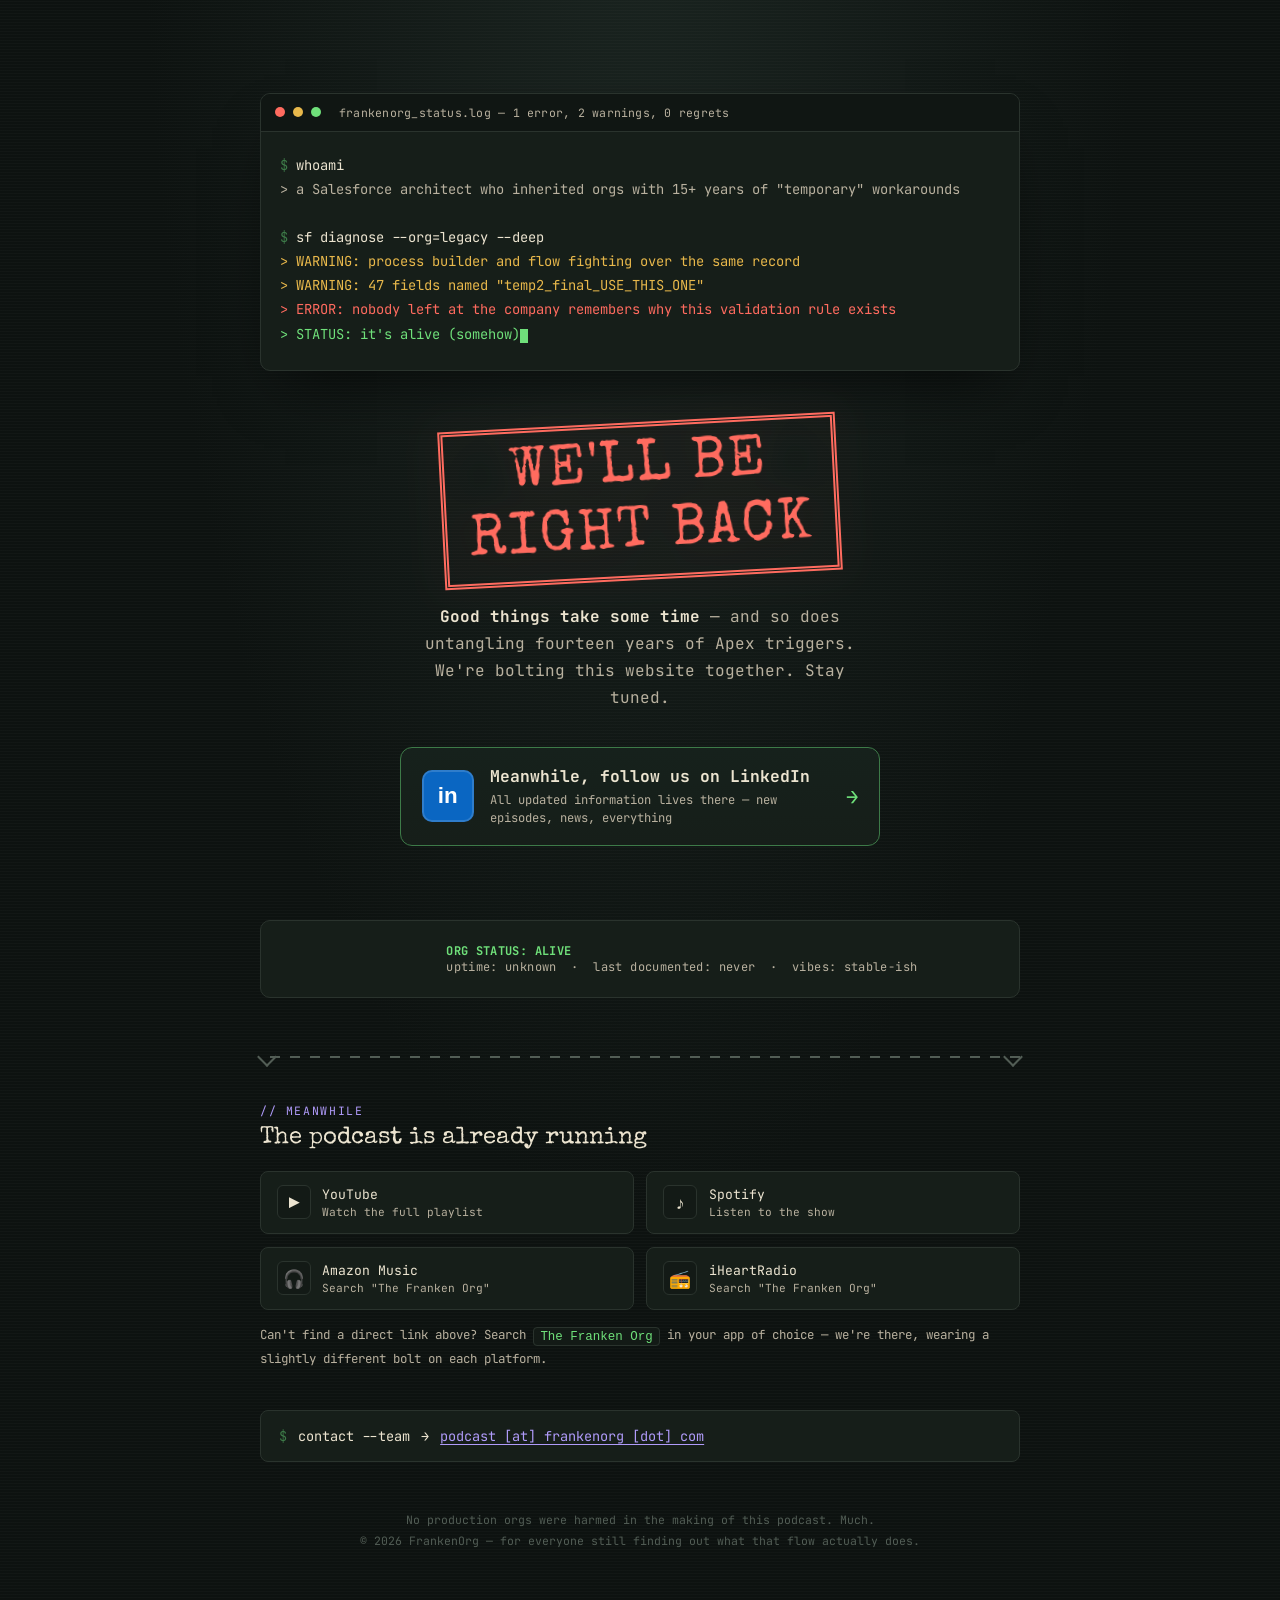
==== index.html @ 0eb1255a "email update" ====
<!DOCTYPE html>
<html lang="en">
<head>
  <!-- Google tag (gtag.js) -->
<script async src="https://www.googletagmanager.com/gtag/js?id=G-YTPM58HSNE"></script>
<script>
  window.dataLayer = window.dataLayer || [];
  function gtag(){dataLayer.push(arguments);}
  gtag('js', new Date());

  gtag('config', 'G-YTPM58HSNE');
</script>
<meta charset="UTF-8">
<meta name="viewport" content="width=device-width, initial-scale=1.0">
<title>FrankenOrg :: It's Alive But Is it Saclable ?</title>
<meta name="description" content="FrankenOrg: a podcast for Salesforce architects and developers keeping decade-old orgs alive. Site under construction — listen on YouTube, Spotify, Amazon Music & iHeartRadio.">
<link rel="icon" href="data:image/svg+xml,%3Csvg xmlns='http://www.w3.org/2000/svg' viewBox='0 0 100 100'%3E%3Ctext y='.9em' font-size='90'%3E%E2%9A%A1%3C/text%3E%3C/svg%3E">
<link rel="preconnect" href="https://fonts.googleapis.com">
<link rel="preconnect" href="https://fonts.gstatic.com" crossorigin>
<link href="https://fonts.googleapis.com/css2?family=Special+Elite&family=JetBrains+Mono:wght@400;500;700;800&display=swap" rel="stylesheet">
<style>
  :root{
    --lab-black:#0d1210;
    --lab-black-2:#131a16;
    --panel:#161e19;
    --term-green:#6fe07a;
    --term-green-dim:#3d7a48;
    --cream:#ece4d0;
    --cream-dim:#b9b19f;
    --volt:#b09bfa;
    --bolt-gray:#525d55;
    --amber:#e8b84b;
    --danger:#ff6b5f;
    --line:#2a332d;
  }
  *{box-sizing:border-box;}
  html{scroll-behavior:smooth;}
  body{
    margin:0;
    background:
      repeating-linear-gradient(0deg, rgba(255,255,255,0.018) 0px, rgba(255,255,255,0.018) 1px, transparent 1px, transparent 3px),
      radial-gradient(ellipse at 50% -10%, #1a2420 0%, var(--lab-black) 55%);
    color:var(--cream);
    font-family:'JetBrains Mono', monospace;
    min-height:100vh;
    display:flex;
    flex-direction:column;
    align-items:center;
    padding:6vw 5vw 4rem;
  }
  a{color:inherit;}
  .wrap{width:100%;max-width:760px;}

  /* ---- terminal window ---- */
  .terminal{
    background:var(--panel);
    border:1px solid var(--line);
    border-radius:10px;
    box-shadow:0 30px 60px -25px rgba(0,0,0,0.7);
    overflow:hidden;
    margin-top:1rem;
  }
  .term-bar{
    display:flex;
    align-items:center;
    gap:.5rem;
    padding:.7rem .9rem;
    background:#101613;
    border-bottom:1px solid var(--line);
  }
  .dot{width:10px;height:10px;border-radius:50%;display:inline-block;}
  .dot.r{background:var(--danger);}
  .dot.a{background:var(--amber);}
  .dot.g{background:var(--term-green);}
  .term-title{
    margin-left:.6rem;
    font-size:.72rem;
    color:var(--cream-dim);
    letter-spacing:.02em;
    white-space:nowrap;
    overflow:hidden;
    text-overflow:ellipsis;
  }
  .term-body{
    padding:1.3rem 1.2rem 1.5rem;
    font-size:.86rem;
    line-height:1.75;
  }
  .term-body .prompt{color:var(--term-green-dim);}
  .term-body .cmd{color:var(--cream);}
  .term-body .warn{color:var(--amber);}
  .term-body .err{color:var(--danger);}
  .term-body .ok{color:var(--term-green);}
  .term-body .dim{color:var(--cream-dim);}
  .cursor{
    display:inline-block;
    width:8px;height:1em;
    background:var(--term-green);
    vertical-align:text-bottom;
    animation:blink 1s steps(1) infinite;
  }
  @keyframes blink{50%{opacity:0;}}

  /* ---- stamp headline ---- */
  .stamp-zone{
    text-align:center;
    padding:3.2rem 0 2rem;
  }
  .stamp{
    display:inline-block;
    font-family:'Special Elite', monospace;
    font-size:clamp(2rem, 7vw, 3.6rem);
    color:var(--danger);
    border:.35rem double var(--danger);
    padding:.5rem 1.4rem;
    transform:rotate(-3deg);
    letter-spacing:.03em;
    text-transform:uppercase;
    line-height:1.15;
    filter:drop-shadow(0 0 18px rgba(255,107,95,0.15));
    animation:flicker 6s infinite;
  }
  @keyframes flicker{
    0%,93%,97%,100%{opacity:1;}
    95%{opacity:.72;}
  }
  .stamp-sub{
    margin-top:1.4rem;
    font-size:1rem;
    color:var(--cream-dim);
    max-width:44ch;
    margin-left:auto;
    margin-right:auto;
    line-height:1.7;
  }
  .stamp-sub b{color:var(--cream);font-weight:700;}

  /* ---- linkedin cta ---- */
  .linkedin-cta{
    margin:2.2rem auto 0;
    max-width:480px;
    display:flex;
    align-items:center;
    gap:1rem;
    text-align:left;
    text-decoration:none;
    background:linear-gradient(180deg, #16211c, var(--panel));
    border:1px solid var(--term-green-dim);
    border-radius:12px;
    padding:1.1rem 1.3rem;
    box-shadow:0 0 0 0 rgba(111,224,122,0.0);
    transition:transform .15s ease, box-shadow .2s ease, border-color .2s ease;
  }
  .linkedin-cta:hover, .linkedin-cta:focus-visible{
    transform:translateY(-3px);
    border-color:var(--term-green);
    box-shadow:0 12px 32px -10px rgba(111,224,122,0.35);
  }
  .li-badge{
    flex:0 0 auto;
    width:52px;height:52px;
    border-radius:10px;
    background:#0A66C2;
    color:#fff;
    font-family:Arial, sans-serif;
    font-weight:800;
    font-size:1.4rem;
    display:flex;
    align-items:center;
    justify-content:center;
    box-shadow:inset 0 0 0 2px rgba(255,255,255,0.15);
  }
  .li-copy{display:flex;flex-direction:column;gap:.25rem;flex:1;}
  .li-title{font-size:1.02rem;font-weight:700;color:var(--cream);}
  .li-sub{font-size:.76rem;color:var(--cream-dim);line-height:1.5;}
  .li-arrow{
    flex:0 0 auto;
    font-size:1.3rem;
    color:var(--term-green);
    transition:transform .15s ease;
  }
  .linkedin-cta:hover .li-arrow{transform:translateX(4px);}
  @media(max-width:480px){
    .linkedin-cta{padding:1rem;}
    .li-badge{width:44px;height:44px;font-size:1.15rem;}
  }

  /* ---- ekg signature ---- */
  .vitals{
    margin-top:2.6rem;
    background:var(--panel);
    border:1px solid var(--line);
    border-radius:10px;
    padding:1rem 1.2rem;
    display:flex;
    align-items:center;
    gap:1rem;
  }
  .vitals svg{flex:0 0 auto;width:150px;height:44px;}
  .vitals-text{font-size:.75rem;color:var(--cream-dim);letter-spacing:.03em;}
  .vitals-text .status{color:var(--term-green);font-weight:700;}
  #ekg-path{
    stroke:var(--term-green);
    stroke-width:2;
    fill:none;
    stroke-dasharray:220;
    stroke-dashoffset:220;
    animation:draw 1.6s linear infinite;
    filter:drop-shadow(0 0 4px rgba(111,224,122,0.6));
  }
  @keyframes draw{
    to{stroke-dashoffset:-220;}
  }

  /* ---- stitched divider ---- */
  .stitch{
    width:100%;
    height:22px;
    margin:3rem 0 2.2rem;
    background-image: repeating-linear-gradient(90deg, var(--bolt-gray) 0 10px, transparent 10px 20px);
    background-size:20px 2px;
    background-repeat:repeat-x;
    background-position:center;
    position:relative;
  }
  .stitch::before, .stitch::after{
    content:"";
    position:absolute;
    top:50%;
    width:12px;height:12px;
    border-left:2px solid var(--bolt-gray);
    border-bottom:2px solid var(--bolt-gray);
    transform:translateY(-50%) rotate(-45deg);
  }
  .stitch::before{left:0;}
  .stitch::after{right:0;}

  /* ---- listen section ---- */
  .section-eyebrow{
    font-size:.72rem;
    letter-spacing:.14em;
    text-transform:uppercase;
    color:var(--volt);
    margin-bottom:.5rem;
  }
  h2{
    font-family:'Special Elite', monospace;
    font-weight:400;
    font-size:1.5rem;
    margin:0 0 1.3rem;
    color:var(--cream);
  }
  .platforms{
    display:grid;
    grid-template-columns:1fr 1fr;
    gap:.8rem;
  }
  @media(max-width:520px){ .platforms{grid-template-columns:1fr;} }
  .platform{
    display:flex;
    align-items:center;
    gap:.7rem;
    background:var(--panel);
    border:1px solid var(--line);
    border-radius:8px;
    padding:.85rem 1rem;
    text-decoration:none;
    transition:border-color .15s ease, transform .15s ease;
  }
  .platform:hover, .platform:focus-visible{
    border-color:var(--term-green-dim);
    transform:translateY(-2px);
  }
  .platform .icon{
    width:34px;height:34px;flex:0 0 auto;
    border-radius:6px;
    display:flex;align-items:center;justify-content:center;
    font-size:1.1rem;
    background:var(--lab-black-2);
    border:1px solid var(--line);
  }
  .platform .label{font-size:.82rem;}
  .platform .label small{display:block;color:var(--cream-dim);font-size:.7rem;margin-top:.1rem;}
  .platform.static{cursor:default;}
  .platform.static:hover{transform:none;border-color:var(--line);}

  .search-note{
    margin-top:.9rem;
    font-size:.78rem;
    color:var(--cream-dim);
    line-height:1.7;
  }
  .search-note code{
    background:var(--lab-black-2);
    border:1px solid var(--line);
    border-radius:4px;
    padding:.1rem .4rem;
    color:var(--term-green);
  }

  /* ---- contact ---- */
  .contact{
    margin-top:2.6rem;
    background:var(--panel);
    border:1px solid var(--line);
    border-radius:8px;
    padding:1rem 1.1rem;
    font-size:.85rem;
    display:flex;
    flex-wrap:wrap;
    align-items:center;
    gap:.5rem .7rem;
  }
  .contact .prompt{color:var(--term-green-dim);}
  .contact a{color:var(--volt);text-decoration:underline;text-underline-offset:3px;}
  .contact a:hover{color:var(--cream);}

  footer{
    margin-top:3rem;
    text-align:center;
    font-size:.72rem;
    color:var(--bolt-gray);
    line-height:1.8;
  }

  @media (prefers-reduced-motion: reduce){
    .cursor, .stamp, #ekg-path{animation:none !important;}
  }
</style>
</head>
<body>
<div class="wrap">

  <div class="terminal">
    <div class="term-bar">
      <span class="dot r"></span><span class="dot a"></span><span class="dot g"></span>
      <span class="term-title">frankenorg_status.log — 1 error, 2 warnings, 0 regrets</span>
    </div>
    <div class="term-body">
      <div><span class="prompt">$</span> <span class="cmd">whoami</span></div>
      <div class="dim">&gt; a Salesforce architect who inherited orgs with 15+ years of "temporary" workarounds</div>
      <div>&nbsp;</div>
      <div><span class="prompt">$</span> <span class="cmd">sf diagnose --org=legacy --deep</span></div>
      <div class="warn">&gt; WARNING: process builder and flow fighting over the same record</div>
      <div class="warn">&gt; WARNING: 47 fields named "temp2_final_USE_THIS_ONE"</div>
      <div class="err">&gt; ERROR: nobody left at the company remembers why this validation rule exists</div>
      <div class="ok">&gt; STATUS: it's alive (somehow)<span class="cursor"></span></div>
    </div>
  </div>

  <div class="stamp-zone">
    <div class="stamp">We'll be<br>right back</div>
    <p class="stamp-sub"><b>Good things take some time</b> — and so does untangling fourteen years of Apex triggers. We're bolting this website together. Stay tuned.</p>

    <a class="linkedin-cta" href="https://www.linkedin.com/company/frankenorg" target="_blank" rel="noopener">
      <span class="li-badge" aria-hidden="true">in</span>
      <span class="li-copy">
        <span class="li-title">Meanwhile, follow us on LinkedIn</span>
        <span class="li-sub">All updated information lives there — new episodes, news, everything</span>
      </span>
      <span class="li-arrow" aria-hidden="true">→</span>
    </a>
  </div>

  <div class="vitals">
    <svg viewBox="0 0 150 44" preserveAspectRatio="none" aria-hidden="true">
      <path id="ekg-path" d="M0,22 L28,22 L36,8 L44,36 L52,22 L64,22 L70,14 L76,30 L82,22 L150,22" />
    </svg>
    <div class="vitals-text">
      <div class="status">ORG STATUS: ALIVE</div>
      <div>uptime: unknown &nbsp;·&nbsp; last documented: never &nbsp;·&nbsp; vibes: stable-ish</div>
    </div>
  </div>

  <div class="stitch" role="presentation"></div>

  <section>
    <div class="section-eyebrow">// meanwhile</div>
    <h2>The podcast is already running</h2>
    <div class="platforms">
      <a class="platform" href="https://www.youtube.com/playlist?list=PLMADD-VEXGwY" target="_blank" rel="noopener">
        <span class="icon">▶</span>
        <span class="label">YouTube<small>Watch the full playlist</small></span>
      </a>
      <a class="platform" href="https://open.spotify.com/show/033VIwiH526O5xfmqSE515?si=af486339a3ea4901" target="_blank" rel="noopener">
        <span class="icon">♪</span>
        <span class="label">Spotify<small>Listen to the show</small></span>
      </a>
      <div class="platform static">
        <span class="icon">🎧</span>
        <span class="label">Amazon Music<small>Search "The Franken Org"</small></span>
      </div>
      <div class="platform static">
        <span class="icon">📻</span>
        <span class="label">iHeartRadio<small>Search "The Franken Org"</small></span>
      </div>
    </div>
    <p class="search-note">Can't find a direct link above? Search <code>The Franken Org</code> in your app of choice — we're there, wearing a slightly different bolt on each platform.</p>
  </section>

  <div class="contact">
    <span class="prompt">$</span>
    <span>contact --team</span>
    <span class="dim">→</span>
    <a href="#">podcast [at] frankenorg [dot] com</a>
  </div>

  <footer>
    No production orgs were harmed in the making of this podcast. Much.<br>
    © 2026 FrankenOrg — for everyone still finding out what that flow actually does.
  </footer>

</div>
</body>
</html>
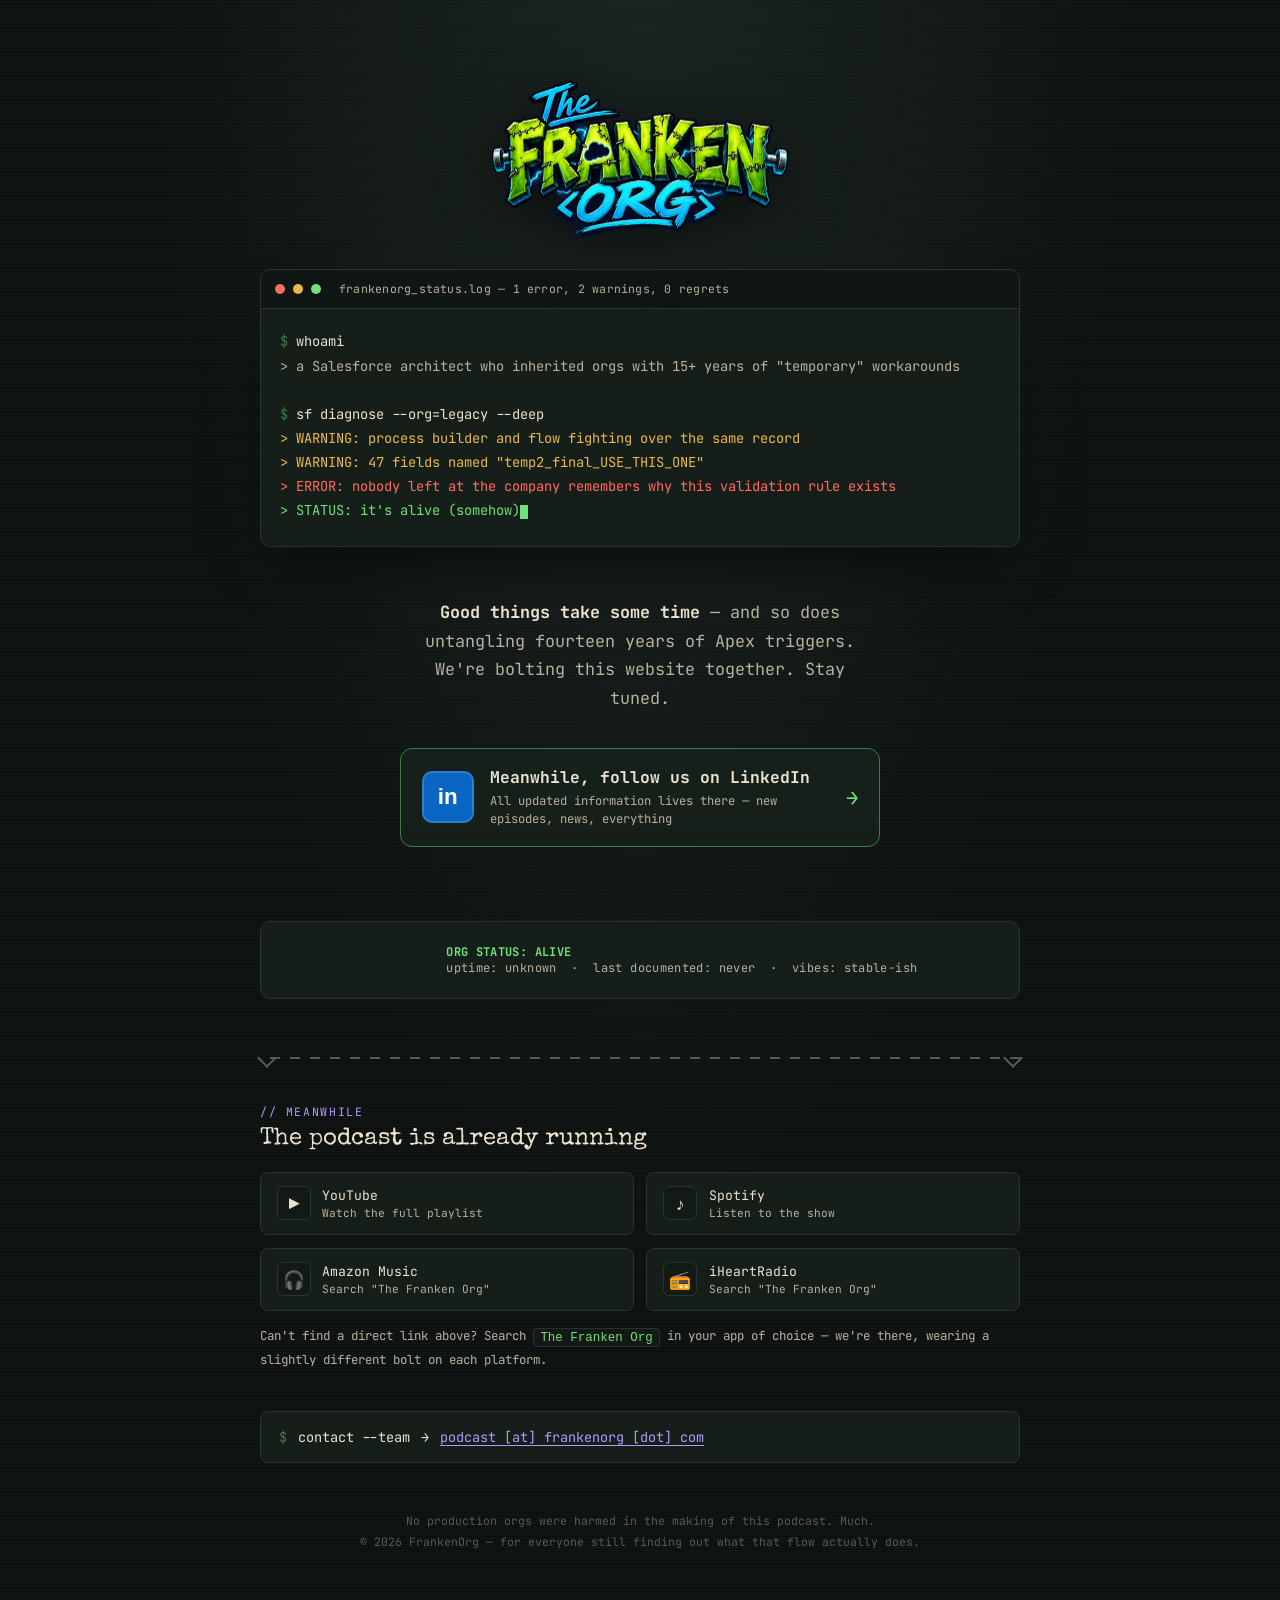
==== commit d58dbe52: "Add files via upload" ====
--- a/index.html
+++ b/index.html
@@ -51,6 +51,16 @@
   a{color:inherit;}
   .wrap{width:100%;max-width:760px;}
 
+  /* ---- logo ---- */
+  .site-logo{
+    display:block;
+    width:100%;
+    max-width:300px;
+    height:auto;
+    margin:0 auto 1.5rem;
+    filter:drop-shadow(0 10px 30px rgba(0,0,0,0.5));
+  }
+
   /* ---- terminal window ---- */
   .terminal{
     background:var(--panel);
@@ -125,8 +135,8 @@
     95%{opacity:.72;}
   }
   .stamp-sub{
-    margin-top:1.4rem;
-    font-size:1rem;
+    margin-top:0;
+    font-size:1.05rem;
     color:var(--cream-dim);
     max-width:44ch;
     margin-left:auto;
@@ -330,6 +340,8 @@
 </head>
 <body>
 <div class="wrap">
+
+  <img class="site-logo" src="assets/frankenorg-logo.png" alt="The Franken Org">
 
   <div class="terminal">
     <div class="term-bar">
@@ -349,7 +361,6 @@
   </div>
 
   <div class="stamp-zone">
-    <div class="stamp">We'll be<br>right back</div>
     <p class="stamp-sub"><b>Good things take some time</b> — and so does untangling fourteen years of Apex triggers. We're bolting this website together. Stay tuned.</p>
 
     <a class="linkedin-cta" href="https://www.linkedin.com/company/frankenorg" target="_blank" rel="noopener">
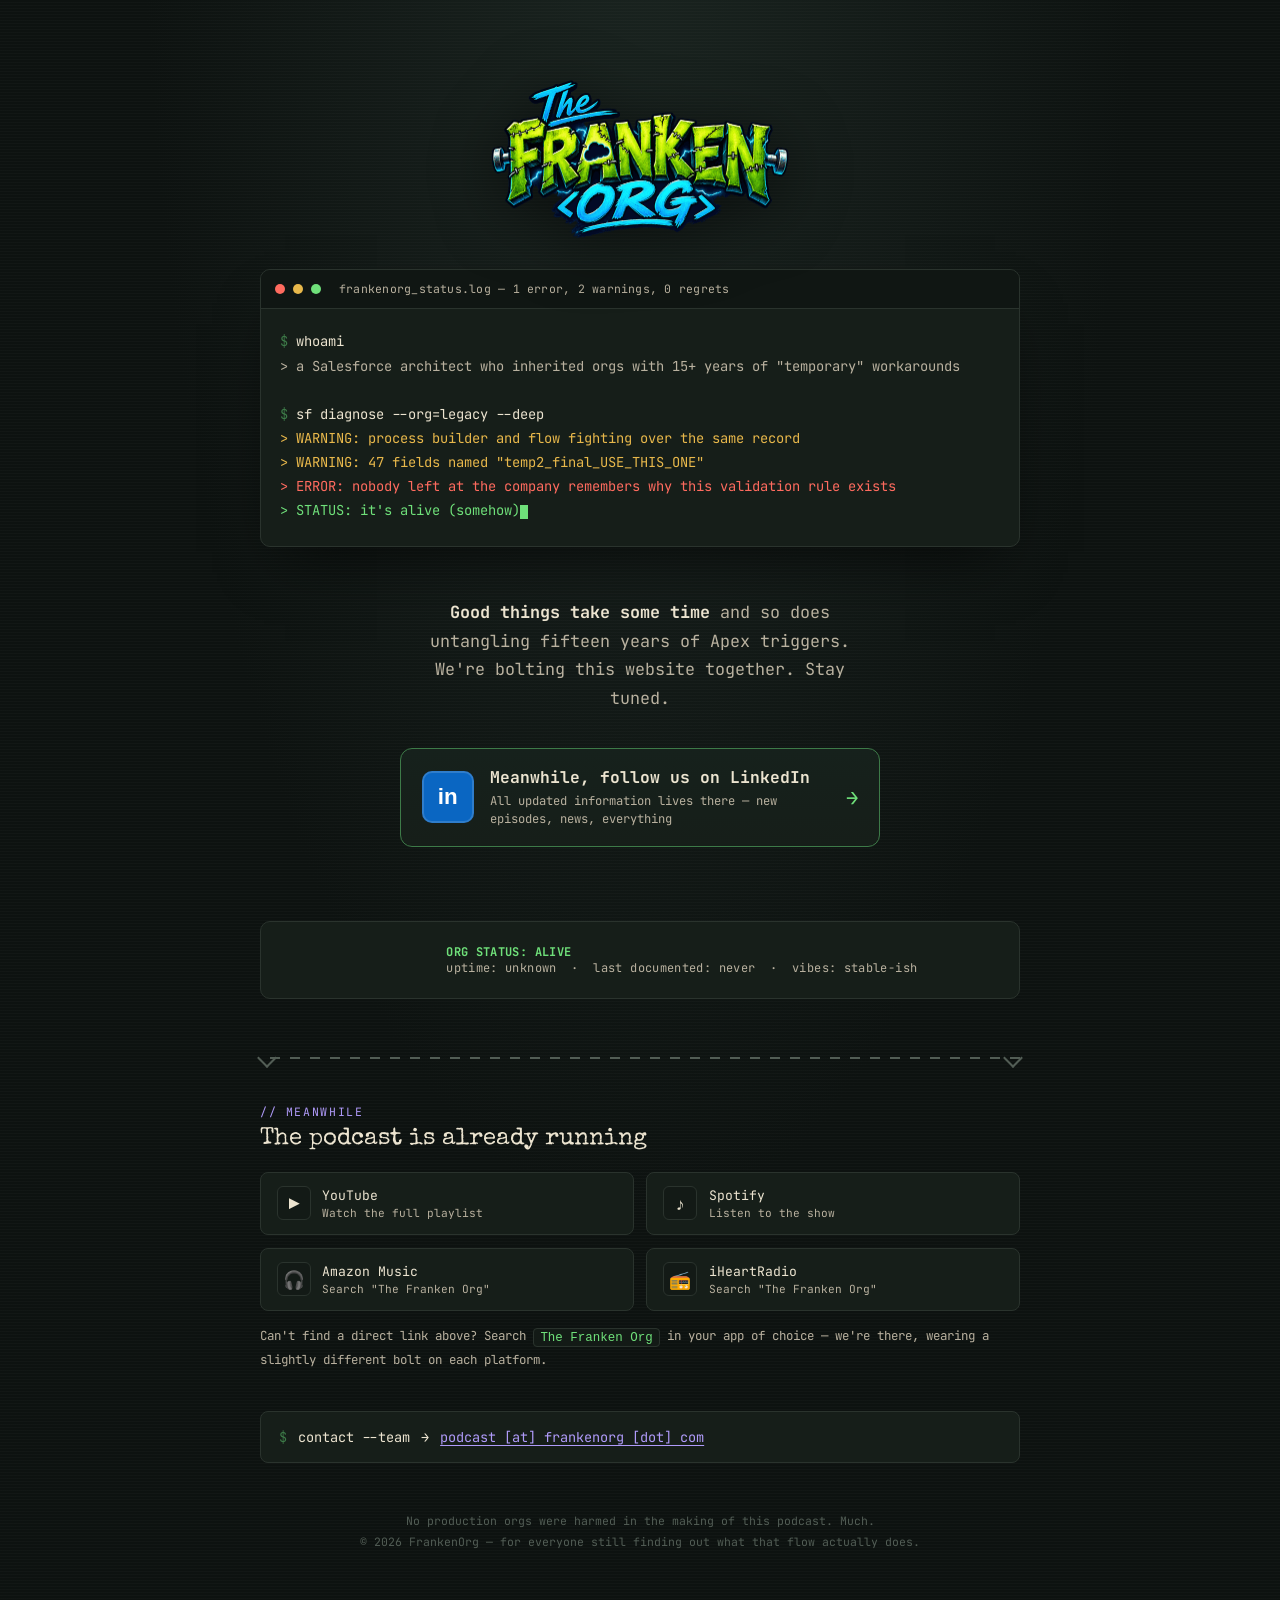
==== commit 9c4efaad: "main update" ====
--- a/index.html
+++ b/index.html
@@ -361,7 +361,7 @@
   </div>
 
   <div class="stamp-zone">
-    <p class="stamp-sub"><b>Good things take some time</b> — and so does untangling fourteen years of Apex triggers. We're bolting this website together. Stay tuned.</p>
+    <p class="stamp-sub"><b>Good things take some time</b> and so does untangling fifteen years of Apex triggers. We're bolting this website together. Stay tuned.</p>
 
     <a class="linkedin-cta" href="https://www.linkedin.com/company/frankenorg" target="_blank" rel="noopener">
       <span class="li-badge" aria-hidden="true">in</span>
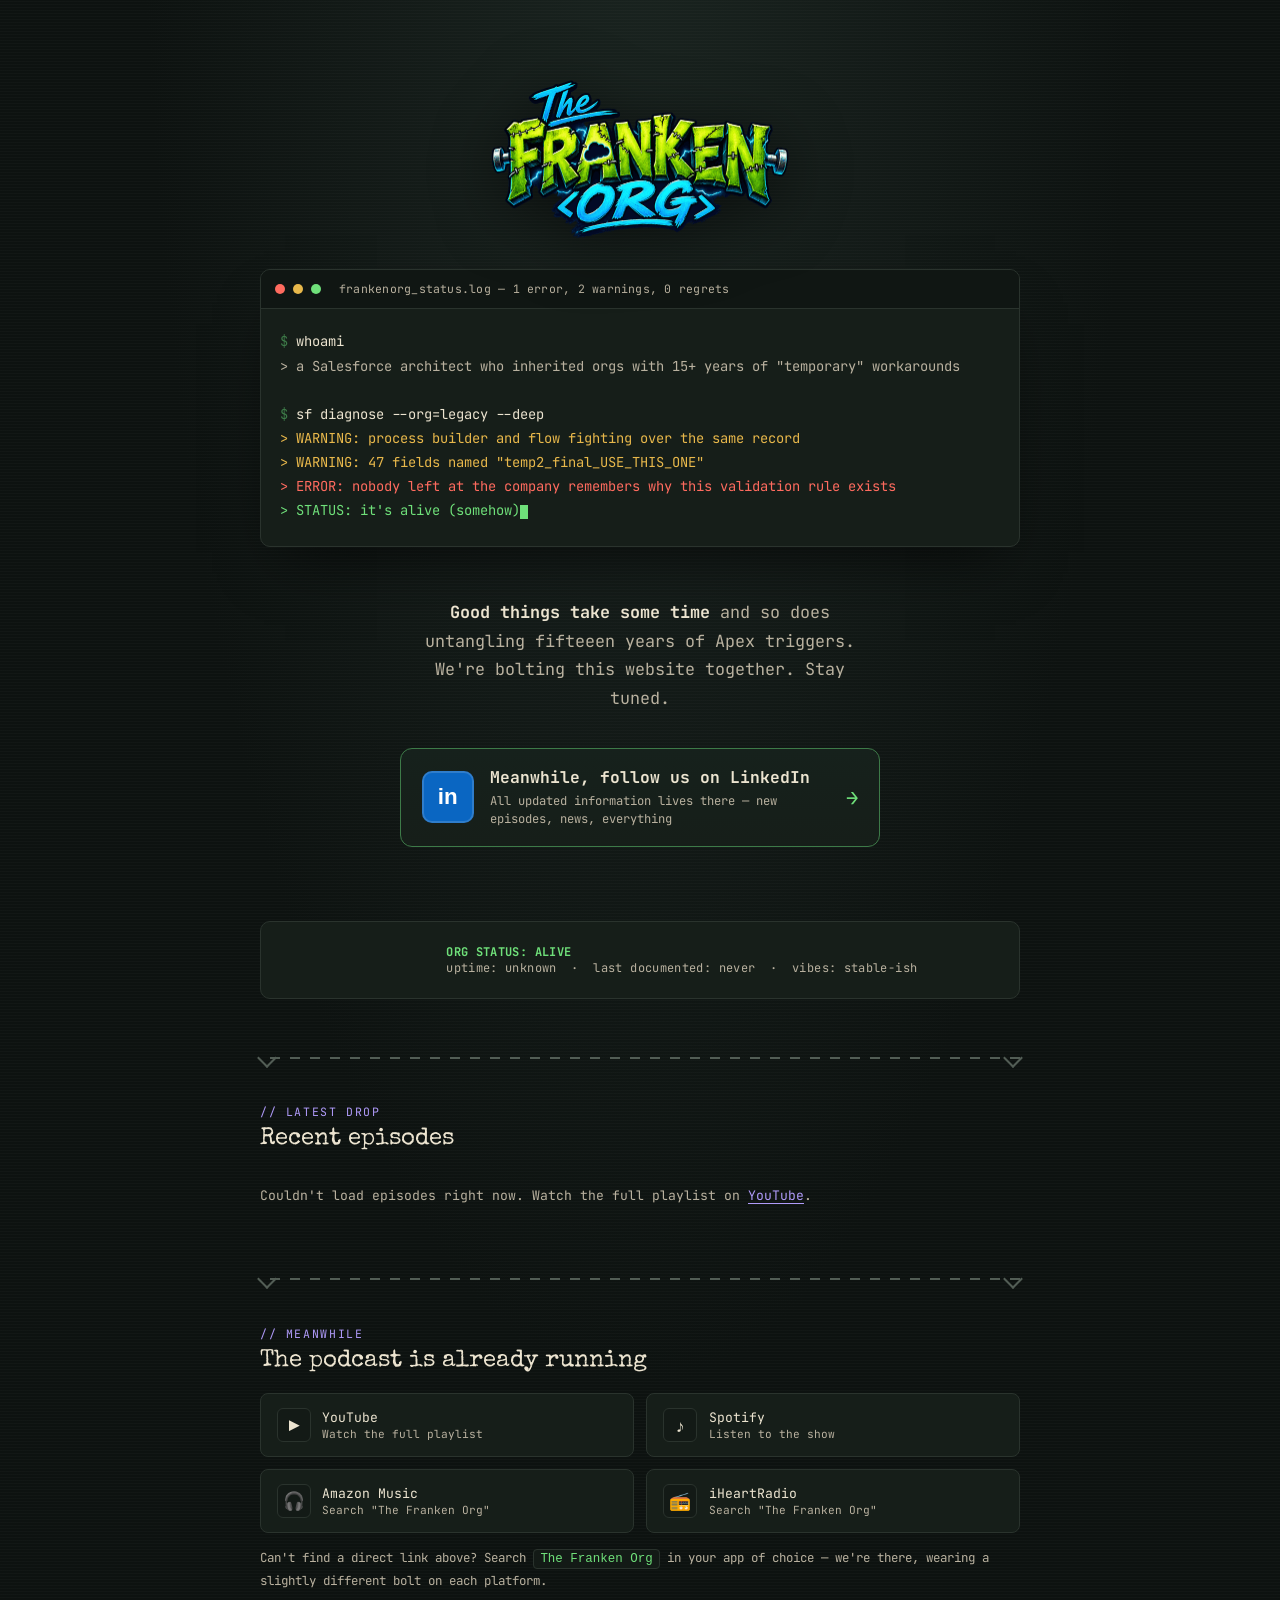
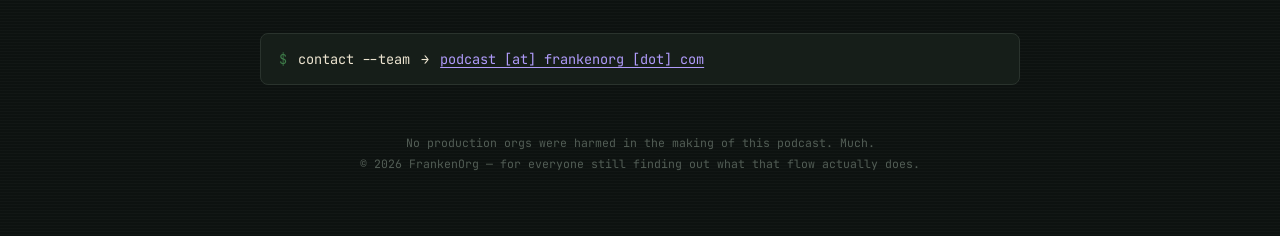
==== commit d11c8115: "28-09-2026 8:56 Script Updates" ====
--- a/index.html
+++ b/index.html
@@ -294,6 +294,58 @@
   .platform.static{cursor:default;}
   .platform.static:hover{transform:none;border-color:var(--line);}
 
+  /* ---- latest episodes ---- */
+  .episodes-grid{
+    display:grid;
+    grid-template-columns:1fr 1fr;
+    gap:.9rem;
+  }
+  @media(max-width:520px){ .episodes-grid{grid-template-columns:1fr;} }
+  .episode-card{
+    display:flex;
+    flex-direction:column;
+    background:var(--panel);
+    border:1px solid var(--line);
+    border-radius:8px;
+    overflow:hidden;
+    text-decoration:none;
+    transition:border-color .15s ease, transform .15s ease;
+  }
+  .episode-card:hover, .episode-card:focus-visible{
+    border-color:var(--term-green-dim);
+    transform:translateY(-2px);
+  }
+  .episode-thumb{
+    width:100%;
+    aspect-ratio:16/9;
+    object-fit:cover;
+    display:block;
+    background:var(--lab-black-2);
+    border-bottom:1px solid var(--line);
+  }
+  .episode-info{padding:.75rem .85rem .9rem;}
+  .episode-title{
+    font-size:.82rem;
+    color:var(--cream);
+    line-height:1.5;
+    display:-webkit-box;
+    -webkit-line-clamp:2;
+    -webkit-box-orient:vertical;
+    overflow:hidden;
+  }
+  .episode-date{
+    margin-top:.4rem;
+    font-size:.7rem;
+    color:var(--cream-dim);
+  }
+  .episodes-status{
+    font-size:.82rem;
+    color:var(--cream-dim);
+    line-height:1.7;
+  }
+  .episodes-status a{color:var(--volt);text-decoration:underline;text-underline-offset:3px;}
+  .episodes-status.dim{grid-column:1/-1;}
+
   .search-note{
     margin-top:.9rem;
     font-size:.78rem;
@@ -361,7 +413,7 @@
   </div>
 
   <div class="stamp-zone">
-    <p class="stamp-sub"><b>Good things take some time</b> and so does untangling fifteen years of Apex triggers. We're bolting this website together. Stay tuned.</p>
+    <p class="stamp-sub"><b>Good things take some time</b> and so does untangling fifteeen years of Apex triggers. We're bolting this website together. Stay tuned.</p>
 
     <a class="linkedin-cta" href="https://www.linkedin.com/company/frankenorg" target="_blank" rel="noopener">
       <span class="li-badge" aria-hidden="true">in</span>
@@ -382,6 +434,16 @@
       <div>uptime: unknown &nbsp;·&nbsp; last documented: never &nbsp;·&nbsp; vibes: stable-ish</div>
     </div>
   </div>
+
+  <div class="stitch" role="presentation"></div>
+
+  <section>
+    <div class="section-eyebrow">// latest drop</div>
+    <h2>Recent episodes</h2>
+    <div id="episodes-grid" class="episodes-grid">
+      <p class="episodes-status dim">Loading latest episodes…</p>
+    </div>
+  </section>
 
   <div class="stitch" role="presentation"></div>
 
@@ -422,5 +484,51 @@
   </footer>
 
 </div>
+
+<script>
+(async function loadEpisodes(){
+  const grid = document.getElementById('episodes-grid');
+  const playlistUrl = 'https://www.youtube.com/playlist?list=PLMADD-VEXGwY';
+
+  function escapeHtml(str){
+    const div = document.createElement('div');
+    div.textContent = str || '';
+    return div.innerHTML;
+  }
+  function formatDate(iso){
+    if(!iso) return '';
+    const d = new Date(iso);
+    if(isNaN(d)) return '';
+    return d.toLocaleDateString(undefined, {year:'numeric', month:'short', day:'numeric'});
+  }
+  function fallback(message){
+    grid.innerHTML = '<p class="episodes-status dim">' + message + ' Watch the full playlist on <a href="' + playlistUrl + '" target="_blank" rel="noopener">YouTube</a>.</p>';
+  }
+
+  try{
+    const res = await fetch('assets/episodes.json', {cache:'no-store'});
+    if(!res.ok) throw new Error('episodes.json not found');
+    const episodes = await res.json();
+
+    if(!Array.isArray(episodes) || episodes.length === 0){
+      fallback('No episodes indexed yet.');
+      return;
+    }
+
+    grid.innerHTML = episodes.map(function(ep){
+      return '' +
+        '<a class="episode-card" href="' + escapeHtml(ep.url) + '" target="_blank" rel="noopener">' +
+          '<img class="episode-thumb" src="' + escapeHtml(ep.thumbnail) + '" alt="" loading="lazy">' +
+          '<div class="episode-info">' +
+            '<div class="episode-title">' + escapeHtml(ep.title) + '</div>' +
+            '<div class="episode-date">' + formatDate(ep.published) + '</div>' +
+          '</div>' +
+        '</a>';
+    }).join('');
+  }catch(err){
+    fallback("Couldn't load episodes right now.");
+  }
+})();
+</script>
 </body>
 </html>
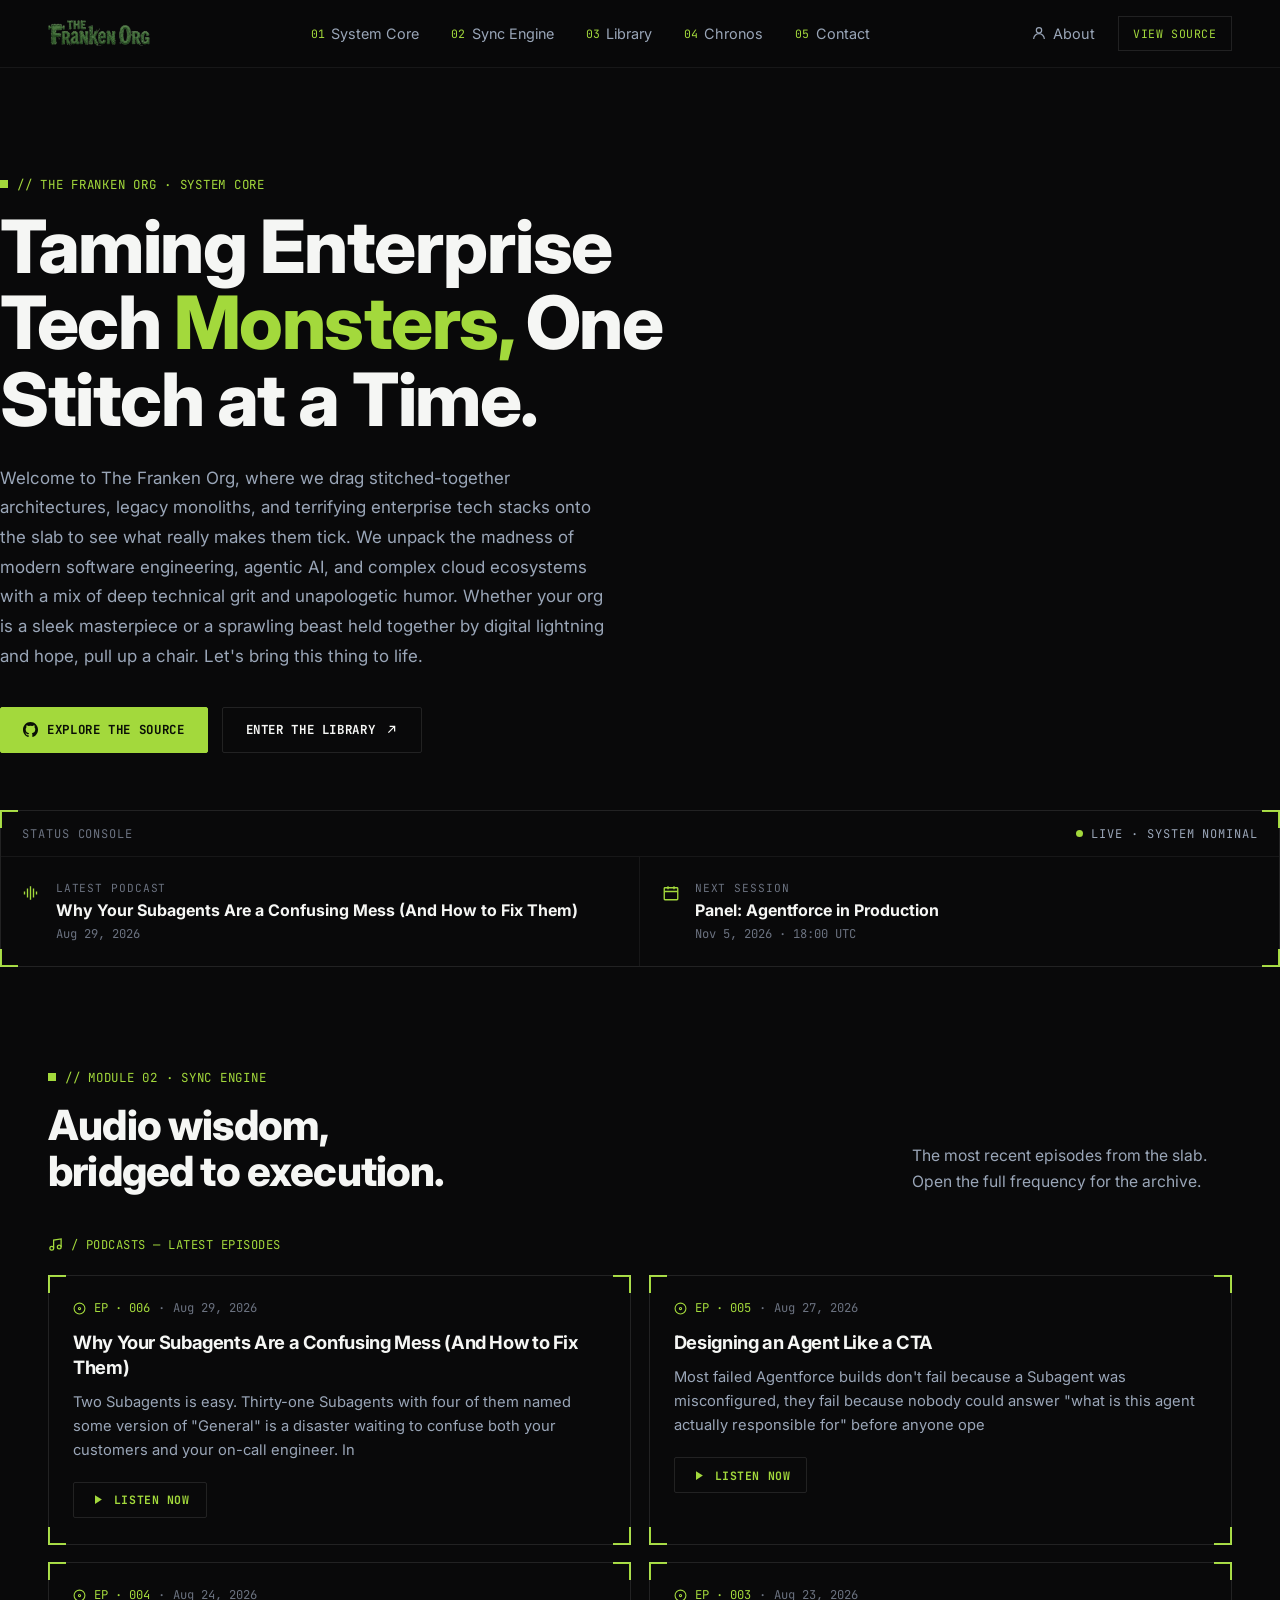
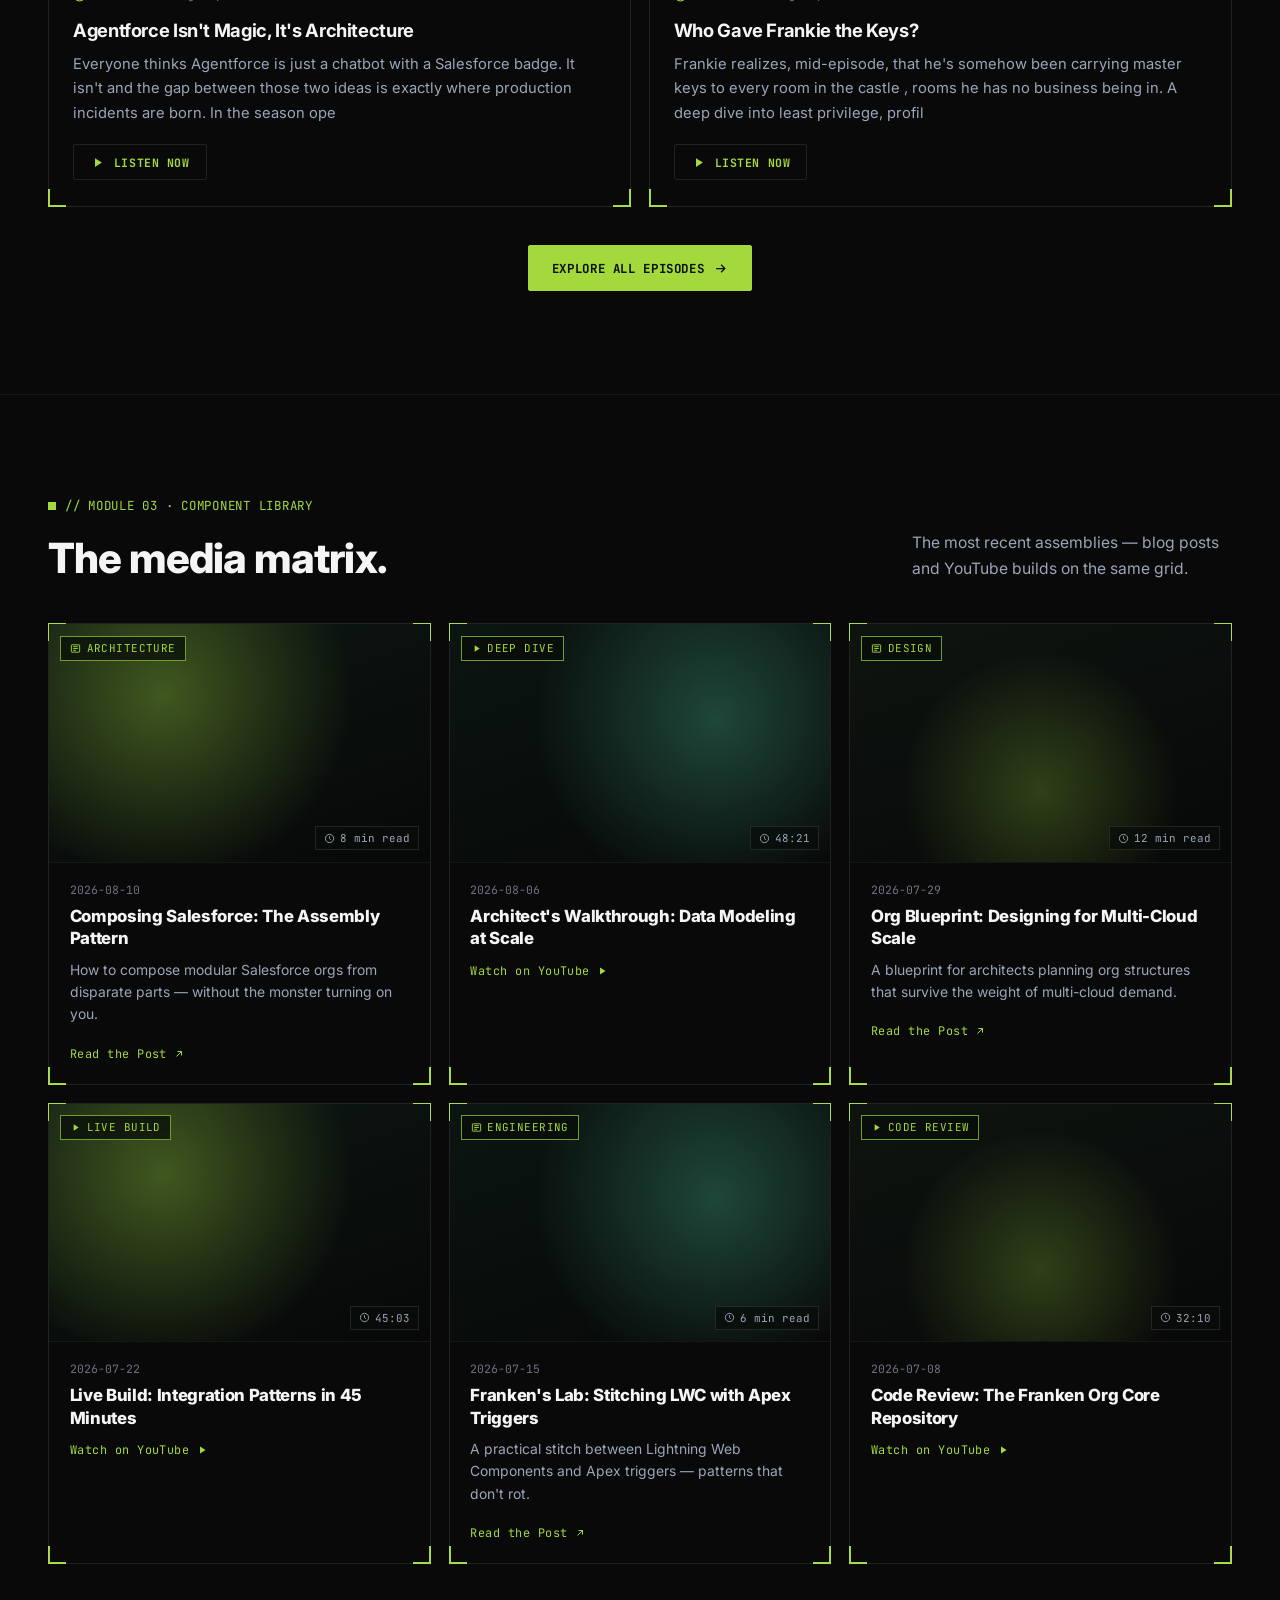
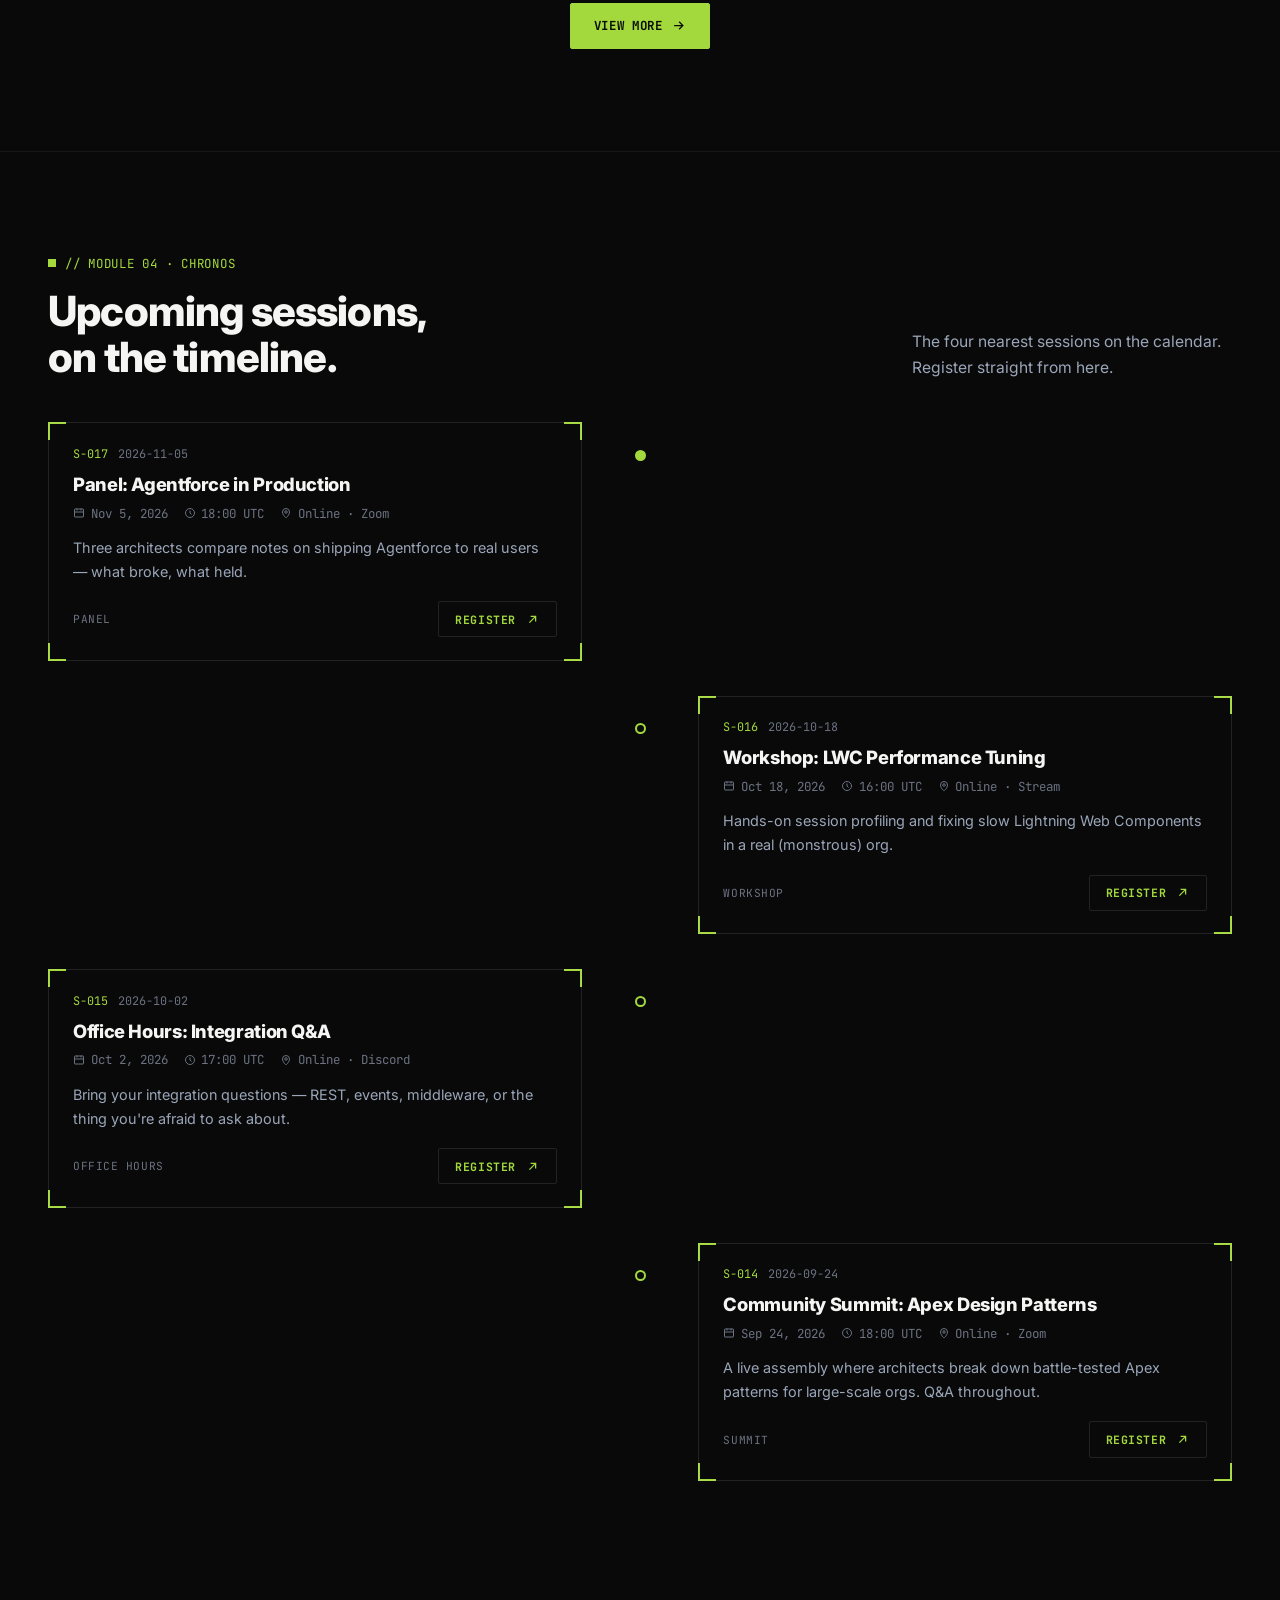
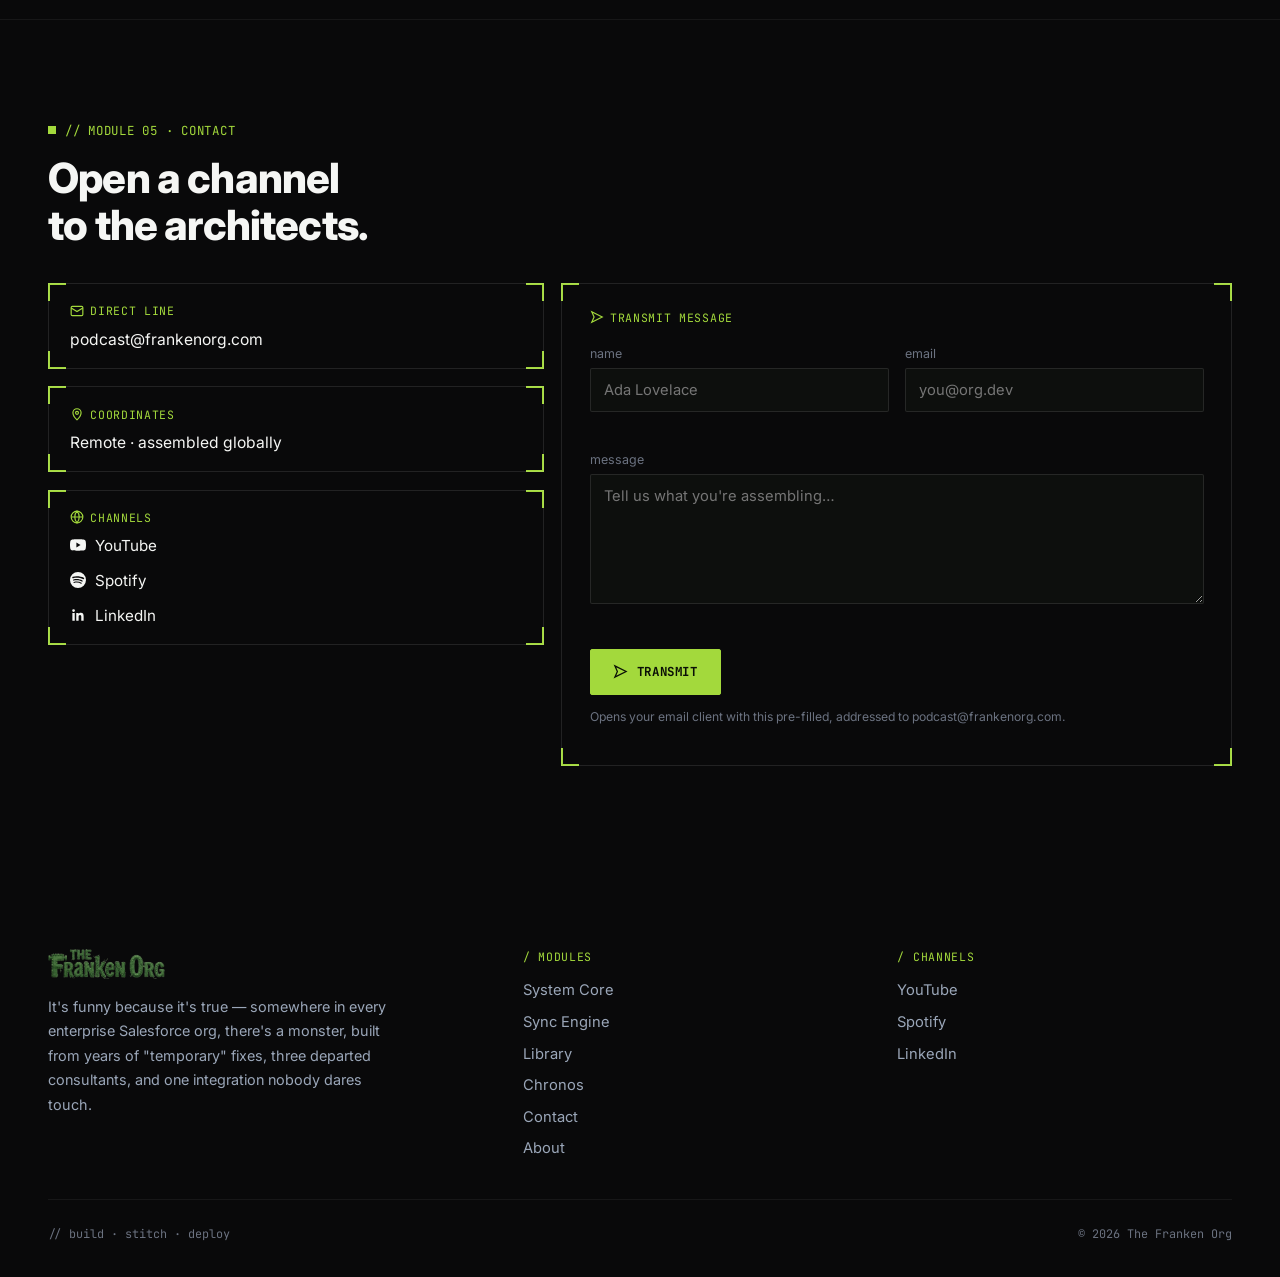
==== commit cd5ce241: "29-08-2026-UP1" ====
--- a/index.html
+++ b/index.html
@@ -2,533 +2,513 @@
 <html lang="en">
 <head>
   <!-- Google tag (gtag.js) -->
-<script async src="https://www.googletagmanager.com/gtag/js?id=G-YTPM58HSNE"></script>
-<script>
-  window.dataLayer = window.dataLayer || [];
-  function gtag(){dataLayer.push(arguments);}
-  gtag('js', new Date());
-
-  gtag('config', 'G-YTPM58HSNE');
-</script>
-<meta charset="UTF-8">
-<meta name="viewport" content="width=device-width, initial-scale=1.0">
-<title>FrankenOrg :: It's Alive But Is it Saclable ?</title>
-<meta name="description" content="FrankenOrg: a podcast for Salesforce architects and developers keeping decade-old orgs alive. Site under construction — listen on YouTube, Spotify, Amazon Music & iHeartRadio.">
-<link rel="icon" href="data:image/svg+xml,%3Csvg xmlns='http://www.w3.org/2000/svg' viewBox='0 0 100 100'%3E%3Ctext y='.9em' font-size='90'%3E%E2%9A%A1%3C/text%3E%3C/svg%3E">
-<link rel="preconnect" href="https://fonts.googleapis.com">
-<link rel="preconnect" href="https://fonts.gstatic.com" crossorigin>
-<link href="https://fonts.googleapis.com/css2?family=Special+Elite&family=JetBrains+Mono:wght@400;500;700;800&display=swap" rel="stylesheet">
-<style>
-  :root{
-    --lab-black:#0d1210;
-    --lab-black-2:#131a16;
-    --panel:#161e19;
-    --term-green:#6fe07a;
-    --term-green-dim:#3d7a48;
-    --cream:#ece4d0;
-    --cream-dim:#b9b19f;
-    --volt:#b09bfa;
-    --bolt-gray:#525d55;
-    --amber:#e8b84b;
-    --danger:#ff6b5f;
-    --line:#2a332d;
-  }
-  *{box-sizing:border-box;}
-  html{scroll-behavior:smooth;}
-  body{
-    margin:0;
-    background:
-      repeating-linear-gradient(0deg, rgba(255,255,255,0.018) 0px, rgba(255,255,255,0.018) 1px, transparent 1px, transparent 3px),
-      radial-gradient(ellipse at 50% -10%, #1a2420 0%, var(--lab-black) 55%);
-    color:var(--cream);
-    font-family:'JetBrains Mono', monospace;
-    min-height:100vh;
-    display:flex;
-    flex-direction:column;
-    align-items:center;
-    padding:6vw 5vw 4rem;
-  }
-  a{color:inherit;}
-  .wrap{width:100%;max-width:760px;}
-
-  /* ---- logo ---- */
-  .site-logo{
-    display:block;
-    width:100%;
-    max-width:300px;
-    height:auto;
-    margin:0 auto 1.5rem;
-    filter:drop-shadow(0 10px 30px rgba(0,0,0,0.5));
-  }
-
-  /* ---- terminal window ---- */
-  .terminal{
-    background:var(--panel);
-    border:1px solid var(--line);
-    border-radius:10px;
-    box-shadow:0 30px 60px -25px rgba(0,0,0,0.7);
-    overflow:hidden;
-    margin-top:1rem;
-  }
-  .term-bar{
-    display:flex;
-    align-items:center;
-    gap:.5rem;
-    padding:.7rem .9rem;
-    background:#101613;
-    border-bottom:1px solid var(--line);
-  }
-  .dot{width:10px;height:10px;border-radius:50%;display:inline-block;}
-  .dot.r{background:var(--danger);}
-  .dot.a{background:var(--amber);}
-  .dot.g{background:var(--term-green);}
-  .term-title{
-    margin-left:.6rem;
-    font-size:.72rem;
-    color:var(--cream-dim);
-    letter-spacing:.02em;
-    white-space:nowrap;
-    overflow:hidden;
-    text-overflow:ellipsis;
-  }
-  .term-body{
-    padding:1.3rem 1.2rem 1.5rem;
-    font-size:.86rem;
-    line-height:1.75;
-  }
-  .term-body .prompt{color:var(--term-green-dim);}
-  .term-body .cmd{color:var(--cream);}
-  .term-body .warn{color:var(--amber);}
-  .term-body .err{color:var(--danger);}
-  .term-body .ok{color:var(--term-green);}
-  .term-body .dim{color:var(--cream-dim);}
-  .cursor{
-    display:inline-block;
-    width:8px;height:1em;
-    background:var(--term-green);
-    vertical-align:text-bottom;
-    animation:blink 1s steps(1) infinite;
-  }
-  @keyframes blink{50%{opacity:0;}}
-
-  /* ---- stamp headline ---- */
-  .stamp-zone{
-    text-align:center;
-    padding:3.2rem 0 2rem;
-  }
-  .stamp{
-    display:inline-block;
-    font-family:'Special Elite', monospace;
-    font-size:clamp(2rem, 7vw, 3.6rem);
-    color:var(--danger);
-    border:.35rem double var(--danger);
-    padding:.5rem 1.4rem;
-    transform:rotate(-3deg);
-    letter-spacing:.03em;
-    text-transform:uppercase;
-    line-height:1.15;
-    filter:drop-shadow(0 0 18px rgba(255,107,95,0.15));
-    animation:flicker 6s infinite;
-  }
-  @keyframes flicker{
-    0%,93%,97%,100%{opacity:1;}
-    95%{opacity:.72;}
-  }
-  .stamp-sub{
-    margin-top:0;
-    font-size:1.05rem;
-    color:var(--cream-dim);
-    max-width:44ch;
-    margin-left:auto;
-    margin-right:auto;
-    line-height:1.7;
-  }
-  .stamp-sub b{color:var(--cream);font-weight:700;}
-
-  /* ---- linkedin cta ---- */
-  .linkedin-cta{
-    margin:2.2rem auto 0;
-    max-width:480px;
-    display:flex;
-    align-items:center;
-    gap:1rem;
-    text-align:left;
-    text-decoration:none;
-    background:linear-gradient(180deg, #16211c, var(--panel));
-    border:1px solid var(--term-green-dim);
-    border-radius:12px;
-    padding:1.1rem 1.3rem;
-    box-shadow:0 0 0 0 rgba(111,224,122,0.0);
-    transition:transform .15s ease, box-shadow .2s ease, border-color .2s ease;
-  }
-  .linkedin-cta:hover, .linkedin-cta:focus-visible{
-    transform:translateY(-3px);
-    border-color:var(--term-green);
-    box-shadow:0 12px 32px -10px rgba(111,224,122,0.35);
-  }
-  .li-badge{
-    flex:0 0 auto;
-    width:52px;height:52px;
-    border-radius:10px;
-    background:#0A66C2;
-    color:#fff;
-    font-family:Arial, sans-serif;
-    font-weight:800;
-    font-size:1.4rem;
-    display:flex;
-    align-items:center;
-    justify-content:center;
-    box-shadow:inset 0 0 0 2px rgba(255,255,255,0.15);
-  }
-  .li-copy{display:flex;flex-direction:column;gap:.25rem;flex:1;}
-  .li-title{font-size:1.02rem;font-weight:700;color:var(--cream);}
-  .li-sub{font-size:.76rem;color:var(--cream-dim);line-height:1.5;}
-  .li-arrow{
-    flex:0 0 auto;
-    font-size:1.3rem;
-    color:var(--term-green);
-    transition:transform .15s ease;
-  }
-  .linkedin-cta:hover .li-arrow{transform:translateX(4px);}
-  @media(max-width:480px){
-    .linkedin-cta{padding:1rem;}
-    .li-badge{width:44px;height:44px;font-size:1.15rem;}
-  }
-
-  /* ---- ekg signature ---- */
-  .vitals{
-    margin-top:2.6rem;
-    background:var(--panel);
-    border:1px solid var(--line);
-    border-radius:10px;
-    padding:1rem 1.2rem;
-    display:flex;
-    align-items:center;
-    gap:1rem;
-  }
-  .vitals svg{flex:0 0 auto;width:150px;height:44px;}
-  .vitals-text{font-size:.75rem;color:var(--cream-dim);letter-spacing:.03em;}
-  .vitals-text .status{color:var(--term-green);font-weight:700;}
-  #ekg-path{
-    stroke:var(--term-green);
-    stroke-width:2;
-    fill:none;
-    stroke-dasharray:220;
-    stroke-dashoffset:220;
-    animation:draw 1.6s linear infinite;
-    filter:drop-shadow(0 0 4px rgba(111,224,122,0.6));
-  }
-  @keyframes draw{
-    to{stroke-dashoffset:-220;}
-  }
-
-  /* ---- stitched divider ---- */
-  .stitch{
-    width:100%;
-    height:22px;
-    margin:3rem 0 2.2rem;
-    background-image: repeating-linear-gradient(90deg, var(--bolt-gray) 0 10px, transparent 10px 20px);
-    background-size:20px 2px;
-    background-repeat:repeat-x;
-    background-position:center;
-    position:relative;
-  }
-  .stitch::before, .stitch::after{
-    content:"";
-    position:absolute;
-    top:50%;
-    width:12px;height:12px;
-    border-left:2px solid var(--bolt-gray);
-    border-bottom:2px solid var(--bolt-gray);
-    transform:translateY(-50%) rotate(-45deg);
-  }
-  .stitch::before{left:0;}
-  .stitch::after{right:0;}
-
-  /* ---- listen section ---- */
-  .section-eyebrow{
-    font-size:.72rem;
-    letter-spacing:.14em;
-    text-transform:uppercase;
-    color:var(--volt);
-    margin-bottom:.5rem;
-  }
-  h2{
-    font-family:'Special Elite', monospace;
-    font-weight:400;
-    font-size:1.5rem;
-    margin:0 0 1.3rem;
-    color:var(--cream);
-  }
-  .platforms{
-    display:grid;
-    grid-template-columns:1fr 1fr;
-    gap:.8rem;
-  }
-  @media(max-width:520px){ .platforms{grid-template-columns:1fr;} }
-  .platform{
-    display:flex;
-    align-items:center;
-    gap:.7rem;
-    background:var(--panel);
-    border:1px solid var(--line);
-    border-radius:8px;
-    padding:.85rem 1rem;
-    text-decoration:none;
-    transition:border-color .15s ease, transform .15s ease;
-  }
-  .platform:hover, .platform:focus-visible{
-    border-color:var(--term-green-dim);
-    transform:translateY(-2px);
-  }
-  .platform .icon{
-    width:34px;height:34px;flex:0 0 auto;
-    border-radius:6px;
-    display:flex;align-items:center;justify-content:center;
-    font-size:1.1rem;
-    background:var(--lab-black-2);
-    border:1px solid var(--line);
-  }
-  .platform .label{font-size:.82rem;}
-  .platform .label small{display:block;color:var(--cream-dim);font-size:.7rem;margin-top:.1rem;}
-  .platform.static{cursor:default;}
-  .platform.static:hover{transform:none;border-color:var(--line);}
-
-  /* ---- latest episodes ---- */
-  .episodes-grid{
-    display:grid;
-    grid-template-columns:1fr 1fr;
-    gap:.9rem;
-  }
-  @media(max-width:520px){ .episodes-grid{grid-template-columns:1fr;} }
-  .episode-card{
-    display:flex;
-    flex-direction:column;
-    background:var(--panel);
-    border:1px solid var(--line);
-    border-radius:8px;
-    overflow:hidden;
-    text-decoration:none;
-    transition:border-color .15s ease, transform .15s ease;
-  }
-  .episode-card:hover, .episode-card:focus-visible{
-    border-color:var(--term-green-dim);
-    transform:translateY(-2px);
-  }
-  .episode-thumb{
-    width:100%;
-    aspect-ratio:16/9;
-    object-fit:cover;
-    display:block;
-    background:var(--lab-black-2);
-    border-bottom:1px solid var(--line);
-  }
-  .episode-info{padding:.75rem .85rem .9rem;}
-  .episode-title{
-    font-size:.82rem;
-    color:var(--cream);
-    line-height:1.5;
-    display:-webkit-box;
-    -webkit-line-clamp:2;
-    -webkit-box-orient:vertical;
-    overflow:hidden;
-  }
-  .episode-date{
-    margin-top:.4rem;
-    font-size:.7rem;
-    color:var(--cream-dim);
-  }
-  .episodes-status{
-    font-size:.82rem;
-    color:var(--cream-dim);
-    line-height:1.7;
-  }
-  .episodes-status a{color:var(--volt);text-decoration:underline;text-underline-offset:3px;}
-  .episodes-status.dim{grid-column:1/-1;}
-
-  .search-note{
-    margin-top:.9rem;
-    font-size:.78rem;
-    color:var(--cream-dim);
-    line-height:1.7;
-  }
-  .search-note code{
-    background:var(--lab-black-2);
-    border:1px solid var(--line);
-    border-radius:4px;
-    padding:.1rem .4rem;
-    color:var(--term-green);
-  }
-
-  /* ---- contact ---- */
-  .contact{
-    margin-top:2.6rem;
-    background:var(--panel);
-    border:1px solid var(--line);
-    border-radius:8px;
-    padding:1rem 1.1rem;
-    font-size:.85rem;
-    display:flex;
-    flex-wrap:wrap;
-    align-items:center;
-    gap:.5rem .7rem;
-  }
-  .contact .prompt{color:var(--term-green-dim);}
-  .contact a{color:var(--volt);text-decoration:underline;text-underline-offset:3px;}
-  .contact a:hover{color:var(--cream);}
-
-  footer{
-    margin-top:3rem;
-    text-align:center;
-    font-size:.72rem;
-    color:var(--bolt-gray);
-    line-height:1.8;
-  }
-
-  @media (prefers-reduced-motion: reduce){
-    .cursor, .stamp, #ekg-path{animation:none !important;}
-  }
-</style>
+  <script async src="https://www.googletagmanager.com/gtag/js?id=G-YTPM58HSNE"></script>
+  <script>
+    window.dataLayer = window.dataLayer || [];
+    function gtag(){dataLayer.push(arguments);}
+    gtag('js', new Date());
+    gtag('config', 'G-YTPM58HSNE');
+  </script>
+
+  <meta charset="UTF-8">
+  <meta name="viewport" content="width=device-width, initial-scale=1.0">
+  <title>The Franken Org · Taming Enterprise Tech Monsters</title>
+  <meta name="description" content="A podcast and hub for Salesforce architects and developers keeping decade-old orgs alive. Code, audio, and hard-won architecture lessons, converged.">
+  <link rel="icon" href="data:image/svg+xml,%3Csvg xmlns='http://www.w3.org/2000/svg' viewBox='0 0 100 100'%3E%3Ctext y='.9em' font-size='90'%3E%E2%9A%A1%3C/text%3E%3C/svg%3E">
+
+  <link rel="preconnect" href="https://fonts.googleapis.com">
+  <link rel="preconnect" href="https://fonts.gstatic.com" crossorigin>
+  <link href="https://fonts.googleapis.com/css2?family=Inter:wght@400;500;600;700;800;900&family=JetBrains+Mono:wght@400;500;600;700&display=swap" rel="stylesheet">
+  <link rel="stylesheet" href="assets/site.css">
 </head>
 <body>
-<div class="wrap">
-
-  <img class="site-logo" src="assets/frankenorg-logo.png" alt="The Franken Org">
-
-  <div class="terminal">
-    <div class="term-bar">
-      <span class="dot r"></span><span class="dot a"></span><span class="dot g"></span>
-      <span class="term-title">frankenorg_status.log — 1 error, 2 warnings, 0 regrets</span>
-    </div>
-    <div class="term-body">
-      <div><span class="prompt">$</span> <span class="cmd">whoami</span></div>
-      <div class="dim">&gt; a Salesforce architect who inherited orgs with 15+ years of "temporary" workarounds</div>
-      <div>&nbsp;</div>
-      <div><span class="prompt">$</span> <span class="cmd">sf diagnose --org=legacy --deep</span></div>
-      <div class="warn">&gt; WARNING: process builder and flow fighting over the same record</div>
-      <div class="warn">&gt; WARNING: 47 fields named "temp2_final_USE_THIS_ONE"</div>
-      <div class="err">&gt; ERROR: nobody left at the company remembers why this validation rule exists</div>
-      <div class="ok">&gt; STATUS: it's alive (somehow)<span class="cursor"></span></div>
+
+<header class="nav">
+  <div class="nav-inner">
+    <a href="#" class="brand">
+      <img src="assets/frankenorg-logo.png" alt="The Franken Org">
+    </a>
+    <nav>
+      <ul class="nav-links">
+        <li><a href="#top"><span class="n">01</span> System Core</a></li>
+        <li><a href="#sync-engine"><span class="n">02</span> Sync Engine</a></li>
+        <li><a href="#library"><span class="n">03</span> Library</a></li>
+        <li><a href="#chronos"><span class="n">04</span> Chronos</a></li>
+        <li><a href="#contact"><span class="n">05</span> Contact</a></li>
+      </ul>
+    </nav>
+    <div class="nav-right">
+      <a href="about.html" class="about">
+        <svg width="16" height="16" viewBox="0 0 24 24" fill="none" stroke="currentColor" stroke-width="1.8"><circle cx="12" cy="8" r="4"/><path d="M4 21c0-4.4 3.6-8 8-8s8 3.6 8 8"/></svg>
+        About
+      </a>
+      <!-- TODO: point this at your repo once the site is pushed, e.g. https://github.com/yourorg/frankenorg.com -->
+      <a href="#" class="nav-source">VIEW SOURCE</a>
     </div>
   </div>
-
-  <div class="stamp-zone">
-    <p class="stamp-sub"><b>Good things take some time</b> and so does untangling fifteeen years of Apex triggers. We're bolting this website together. Stay tuned.</p>
-
-    <a class="linkedin-cta" href="https://www.linkedin.com/company/frankenorg" target="_blank" rel="noopener">
-      <span class="li-badge" aria-hidden="true">in</span>
-      <span class="li-copy">
-        <span class="li-title">Meanwhile, follow us on LinkedIn</span>
-        <span class="li-sub">All updated information lives there — new episodes, news, everything</span>
-      </span>
-      <span class="li-arrow" aria-hidden="true">→</span>
-    </a>
+</header>
+
+<main id="top">
+
+  <!-- ================= HERO / SYSTEM CORE ================= -->
+  <section class="hero container">
+    <div class="eyebrow"><span class="dot"></span> // THE FRANKEN ORG · SYSTEM CORE</div>
+    <h1>Taming Enterprise Tech <span class="accent">Monsters,</span> One Stitch at a Time.</h1>
+    <p class="lede">
+      Welcome to The Franken Org, where we drag stitched-together architectures, legacy monoliths, and terrifying
+      enterprise tech stacks onto the slab to see what really makes them tick. We unpack the madness of modern
+      software engineering, agentic AI, and complex cloud ecosystems with a mix of deep technical grit and
+      unapologetic humor. Whether your org is a sleek masterpiece or a sprawling beast held together by digital
+      lightning and hope, pull up a chair. Let's bring this thing to life.
+    </p>
+    <div class="hero-actions">
+      <!-- TODO: point this at your repo once the site is pushed -->
+      <a href="#" class="btn btn-fill">
+        <svg viewBox="0 0 24 24" fill="currentColor"><path d="M12 0C5.37 0 0 5.5 0 12.26c0 5.42 3.44 10.02 8.21 11.64.6.11.82-.27.82-.6 0-.29-.01-1.06-.02-2.08-3.34.74-4.04-1.64-4.04-1.64-.55-1.42-1.34-1.8-1.34-1.8-1.09-.76.08-.75.08-.75 1.2.09 1.84 1.26 1.84 1.26 1.07 1.87 2.81 1.33 3.49 1.02.11-.79.42-1.33.76-1.64-2.67-.31-5.47-1.37-5.47-6.08 0-1.34.46-2.44 1.23-3.3-.12-.31-.53-1.55.12-3.23 0 0 1-.33 3.3 1.26a11.2 11.2 0 0 1 6 0c2.29-1.59 3.29-1.26 3.29-1.26.65 1.68.24 2.92.12 3.23.77.86 1.23 1.96 1.23 3.3 0 4.72-2.81 5.76-5.49 6.07.43.38.81 1.13.81 2.28 0 1.65-.02 2.98-.02 3.38 0 .33.22.72.83.6C20.56 22.27 24 17.67 24 12.26 24 5.5 18.63 0 12 0Z"/></svg>
+        Explore the Source
+      </a>
+      <a href="#library" class="btn btn-outline">
+        Enter the Library
+        <svg viewBox="0 0 24 24" fill="none" stroke="currentColor" stroke-width="2"><path d="M7 17 17 7M9 7h8v8"/></svg>
+      </a>
+    </div>
+
+    <div class="status-console bracket">
+      <div class="console-head">
+        <span>Status Console</span>
+        <span class="live"><span class="live-dot"></span> live · system nominal</span>
+      </div>
+      <div class="console-body" id="status-console-body">
+        <div class="console-cell">
+          <span class="icon">
+            <svg width="18" height="18" viewBox="0 0 24 24" fill="none" stroke="currentColor" stroke-width="1.8"><path d="M2 10v4M6 6v12M10 3v18M14 6v12M18 10v4"/></svg>
+          </span>
+          <div>
+            <div class="label">Latest Podcast</div>
+            <div class="title" id="console-ep-title">Loading…</div>
+            <div class="meta" id="console-ep-meta">&nbsp;</div>
+          </div>
+        </div>
+        <div class="console-cell">
+          <span class="icon">
+            <svg width="18" height="18" viewBox="0 0 24 24" fill="none" stroke="currentColor" stroke-width="1.8"><rect x="3" y="5" width="18" height="16" rx="1"/><path d="M8 3v4M16 3v4M3 10h18"/></svg>
+          </span>
+          <div>
+            <div class="label">Next Session</div>
+            <div class="title" id="console-session-title">Loading…</div>
+            <div class="meta" id="console-session-meta">&nbsp;</div>
+          </div>
+        </div>
+      </div>
+    </div>
+  </section>
+
+  <!-- ================= SYNC ENGINE / EPISODES ================= -->
+  <section class="section" id="sync-engine">
+    <div class="container">
+      <div class="eyebrow"><span class="dot"></span> // MODULE 02 · SYNC ENGINE</div>
+      <div class="section-head">
+        <h2>Audio wisdom,<br>bridged to execution.</h2>
+        <p>The most recent episodes from the slab. Open the full frequency for the archive.</p>
+      </div>
+      <div class="subrow">
+        <svg width="15" height="15" viewBox="0 0 24 24" fill="none" stroke="currentColor" stroke-width="2"><path d="M9 18V5l12-2v13"/><circle cx="6" cy="18" r="3"/><circle cx="18" cy="16" r="3"/></svg>
+        / PODCASTS — LATEST EPISODES
+      </div>
+      <div class="episodes-grid" id="episodes-grid">
+        <p style="color:var(--muted);font-family:var(--font-mono);font-size:.85rem;">Loading episodes…</p>
+      </div>
+      <div class="center-cta">
+        <a href="https://open.spotify.com/show/033VIwiH526O5xfmqSE515?si=af486339a3ea4901" target="_blank" rel="noopener" class="btn btn-fill">
+          Explore All Episodes
+          <svg viewBox="0 0 24 24" fill="none" stroke="currentColor" stroke-width="2"><path d="M5 12h14M13 6l6 6-6 6"/></svg>
+        </a>
+      </div>
+    </div>
+  </section>
+
+  <!-- ================= LIBRARY / MEDIA MATRIX ================= -->
+  <section class="section" id="library">
+    <div class="container">
+      <div class="eyebrow"><span class="dot"></span> // MODULE 03 · COMPONENT LIBRARY</div>
+      <div class="section-head">
+        <h2>The media matrix.</h2>
+        <p>The most recent assemblies — blog posts and YouTube builds on the same grid.</p>
+      </div>
+      <div class="library-grid" id="library-grid">
+        <p style="color:var(--muted);font-family:var(--font-mono);font-size:.85rem;">Loading library…</p>
+      </div>
+      <div class="center-cta">
+        <a href="https://www.youtube.com/playlist?list=PLMADD-VEXGwY" target="_blank" rel="noopener" class="btn btn-fill">
+          View More
+          <svg viewBox="0 0 24 24" fill="none" stroke="currentColor" stroke-width="2"><path d="M5 12h14M13 6l6 6-6 6"/></svg>
+        </a>
+      </div>
+    </div>
+  </section>
+
+  <!-- ================= CHRONOS / TIMELINE ================= -->
+  <section class="section" id="chronos">
+    <div class="container">
+      <div class="eyebrow"><span class="dot"></span> // MODULE 04 · CHRONOS</div>
+      <div class="section-head">
+        <h2>Upcoming sessions,<br>on the timeline.</h2>
+        <p>The four nearest sessions on the calendar. Register straight from here.</p>
+      </div>
+      <div class="timeline" id="timeline">
+        <p style="color:var(--muted);font-family:var(--font-mono);font-size:.85rem;">Loading sessions…</p>
+      </div>
+    </div>
+  </section>
+
+  <!-- ================= CONTACT ================= -->
+  <section class="section" id="contact" style="border-bottom:none;">
+    <div class="container">
+      <div class="eyebrow"><span class="dot"></span> // MODULE 05 · CONTACT</div>
+      <div class="section-head" style="margin-bottom:2.2rem;">
+        <h2>Open a channel<br>to the architects.</h2>
+      </div>
+
+      <div class="contact-grid">
+        <div class="contact-left">
+          <div class="info-card bracket">
+            <div class="label">
+              <svg width="14" height="14" viewBox="0 0 24 24" fill="none" stroke="currentColor" stroke-width="2"><rect x="2" y="4" width="20" height="16" rx="2"/><path d="m2 7 10 6 10-6"/></svg>
+              Direct Line
+            </div>
+            <div class="value"><a href="mailto:podcast@frankenorg.com">podcast@frankenorg.com</a></div>
+          </div>
+          <div class="info-card bracket">
+            <div class="label">
+              <svg width="14" height="14" viewBox="0 0 24 24" fill="none" stroke="currentColor" stroke-width="2"><path d="M12 22s7-6.1 7-12a7 7 0 1 0-14 0c0 5.9 7 12 7 12Z"/><circle cx="12" cy="10" r="2.5"/></svg>
+              Coordinates
+            </div>
+            <div class="value">Remote · assembled globally</div>
+          </div>
+          <div class="info-card bracket">
+            <div class="label">
+              <svg width="14" height="14" viewBox="0 0 24 24" fill="none" stroke="currentColor" stroke-width="2"><circle cx="12" cy="12" r="10"/><path d="M2 12h20M12 2a15 15 0 0 1 0 20 15 15 0 0 1 0-20Z"/></svg>
+              Channels
+            </div>
+            <div class="channels-list">
+              <a href="https://www.youtube.com/playlist?list=PLMADD-VEXGwY" target="_blank" rel="noopener">
+                <svg width="16" height="16" viewBox="0 0 24 24" fill="currentColor"><path d="M23.5 6.2a3 3 0 0 0-2.1-2.1C19.5 3.5 12 3.5 12 3.5s-7.5 0-9.4.6A3 3 0 0 0 .5 6.2 31 31 0 0 0 0 12a31 31 0 0 0 .5 5.8 3 3 0 0 0 2.1 2.1c1.9.6 9.4.6 9.4.6s7.5 0 9.4-.6a3 3 0 0 0 2.1-2.1A31 31 0 0 0 24 12a31 31 0 0 0-.5-5.8ZM9.6 15.6V8.4L15.8 12l-6.2 3.6Z"/></svg>
+                YouTube
+              </a>
+              <a href="https://open.spotify.com/show/033VIwiH526O5xfmqSE515?si=af486339a3ea4901" target="_blank" rel="noopener">
+                <svg width="16" height="16" viewBox="0 0 24 24" fill="currentColor"><path d="M12 0a12 12 0 1 0 0 24 12 12 0 0 0 0-24Zm5.5 17.3a.75.75 0 0 1-1 .25c-2.8-1.7-6.3-2.1-10.4-1.1a.75.75 0 1 1-.35-1.46c4.5-1.05 8.4-.6 11.5 1.3.36.22.47.7.25 1.02Zm1.47-3.27a.94.94 0 0 1-1.28.3c-3.2-2-8.1-2.55-11.9-1.4a.94.94 0 0 1-.55-1.8c4.3-1.3 9.7-.7 13.4 1.6.44.27.58.85.33 1.3Zm.13-3.4C15.5 8.4 8.6 8.15 4.9 9.3a1.12 1.12 0 1 1-.65-2.14c4.25-1.3 12-1 16.5 1.6a1.12 1.12 0 0 1-1.15 1.93Z"/></svg>
+                Spotify
+              </a>
+              <a href="https://www.linkedin.com/company/frankenorg" target="_blank" rel="noopener">
+                <svg width="16" height="16" viewBox="0 0 24 24" fill="currentColor"><path d="M20.45 20.45h-3.55v-5.57c0-1.33-.02-3.03-1.85-3.03-1.86 0-2.14 1.45-2.14 2.94v5.66H9.36V9h3.41v1.56h.05c.47-.9 1.63-1.85 3.36-1.85 3.6 0 4.27 2.37 4.27 5.45v6.29ZM5.34 7.43a2.06 2.06 0 1 1 0-4.12 2.06 2.06 0 0 1 0 4.12ZM7.12 20.45H3.56V9h3.56v11.45Z"/></svg>
+                LinkedIn
+              </a>
+            </div>
+          </div>
+        </div>
+
+        <form class="form-card bracket" id="contact-form">
+          <div class="label">
+            <svg width="14" height="14" viewBox="0 0 24 24" fill="none" stroke="currentColor" stroke-width="2"><path d="m3 3 18 9-18 9 4-9-4-9Z"/></svg>
+            Transmit Message
+          </div>
+          <div class="form-row">
+            <div class="field">
+              <label for="cf-name">name</label>
+              <input type="text" id="cf-name" name="name" placeholder="Ada Lovelace" required>
+            </div>
+            <div class="field">
+              <label for="cf-email">email</label>
+              <input type="email" id="cf-email" name="email" placeholder="you@org.dev" required>
+            </div>
+          </div>
+          <div class="field">
+            <label for="cf-message">message</label>
+            <textarea id="cf-message" name="message" placeholder="Tell us what you're assembling…" required></textarea>
+          </div>
+          <button type="submit" class="btn btn-fill" style="margin-top:1.4rem;">
+            <svg viewBox="0 0 24 24" fill="none" stroke="currentColor" stroke-width="2"><path d="m3 3 18 9-18 9 4-9-4-9Z"/></svg>
+            Transmit
+          </button>
+          <p style="font-size:.76rem;color:var(--muted);margin-top:.9rem;">
+            Opens your email client with this pre-filled, addressed to podcast@frankenorg.com.
+          </p>
+        </form>
+      </div>
+    </div>
+  </section>
+
+</main>
+
+<footer>
+  <div class="container">
+    <div class="footer-top">
+      <div>
+        <div class="footer-brand">
+          <img src="assets/frankenorg-logo.png" alt="The Franken Org">
+        </div>
+        <p class="tag">
+          It's funny because it's true — somewhere in every enterprise Salesforce org, there's a monster, built from
+          years of "temporary" fixes, three departed consultants, and one integration nobody dares touch.
+        </p>
+      </div>
+      <div class="footer-col">
+        <div class="h">/ Modules</div>
+        <ul>
+          <li><a href="#top">System Core</a></li>
+          <li><a href="#sync-engine">Sync Engine</a></li>
+          <li><a href="#library">Library</a></li>
+          <li><a href="#chronos">Chronos</a></li>
+          <li><a href="#contact">Contact</a></li>
+          <li><a href="about.html">About</a></li>
+        </ul>
+      </div>
+      <div class="footer-col">
+        <div class="h">/ Channels</div>
+        <ul>
+          <li><a href="https://www.youtube.com/playlist?list=PLMADD-VEXGwY" target="_blank" rel="noopener">YouTube</a></li>
+          <li><a href="https://open.spotify.com/show/033VIwiH526O5xfmqSE515?si=af486339a3ea4901" target="_blank" rel="noopener">Spotify</a></li>
+          <li><a href="https://www.linkedin.com/company/frankenorg" target="_blank" rel="noopener">LinkedIn</a></li>
+        </ul>
+      </div>
+    </div>
+    <div class="footer-bottom">
+      <span>// build · stitch · deploy</span>
+      <span>© 2026 The Franken Org</span>
+    </div>
   </div>
-
-  <div class="vitals">
-    <svg viewBox="0 0 150 44" preserveAspectRatio="none" aria-hidden="true">
-      <path id="ekg-path" d="M0,22 L28,22 L36,8 L44,36 L52,22 L64,22 L70,14 L76,30 L82,22 L150,22" />
-    </svg>
-    <div class="vitals-text">
-      <div class="status">ORG STATUS: ALIVE</div>
-      <div>uptime: unknown &nbsp;·&nbsp; last documented: never &nbsp;·&nbsp; vibes: stable-ish</div>
-    </div>
-  </div>
-
-  <div class="stitch" role="presentation"></div>
-
-  <section>
-    <div class="section-eyebrow">// latest drop</div>
-    <h2>Recent episodes</h2>
-    <div id="episodes-grid" class="episodes-grid">
-      <p class="episodes-status dim">Loading latest episodes…</p>
-    </div>
-  </section>
-
-  <div class="stitch" role="presentation"></div>
-
-  <section>
-    <div class="section-eyebrow">// meanwhile</div>
-    <h2>The podcast is already running</h2>
-    <div class="platforms">
-      <a class="platform" href="https://www.youtube.com/playlist?list=PLMADD-VEXGwY" target="_blank" rel="noopener">
-        <span class="icon">▶</span>
-        <span class="label">YouTube<small>Watch the full playlist</small></span>
-      </a>
-      <a class="platform" href="https://open.spotify.com/show/033VIwiH526O5xfmqSE515?si=af486339a3ea4901" target="_blank" rel="noopener">
-        <span class="icon">♪</span>
-        <span class="label">Spotify<small>Listen to the show</small></span>
-      </a>
-      <div class="platform static">
-        <span class="icon">🎧</span>
-        <span class="label">Amazon Music<small>Search "The Franken Org"</small></span>
-      </div>
-      <div class="platform static">
-        <span class="icon">📻</span>
-        <span class="label">iHeartRadio<small>Search "The Franken Org"</small></span>
-      </div>
-    </div>
-    <p class="search-note">Can't find a direct link above? Search <code>The Franken Org</code> in your app of choice — we're there, wearing a slightly different bolt on each platform.</p>
-  </section>
-
-  <div class="contact">
-    <span class="prompt">$</span>
-    <span>contact --team</span>
-    <span class="dim">→</span>
-    <a href="#">podcast [at] frankenorg [dot] com</a>
-  </div>
-
-  <footer>
-    No production orgs were harmed in the making of this podcast. Much.<br>
-    © 2026 FrankenOrg — for everyone still finding out what that flow actually does.
-  </footer>
-
-</div>
+</footer>
 
 <script>
-(async function loadEpisodes(){
+function esc(str){ const d = document.createElement('div'); d.textContent = str || ''; return d.innerHTML; }
+function fmtDate(iso){
+  if(!iso) return '';
+  const d = new Date(iso);
+  if(isNaN(d)) return iso;
+  return d.toLocaleDateString(undefined, {year:'numeric', month:'short', day:'numeric'});
+}
+
+let episodesCache = null;
+let sessionsCache = null;
+
+/* ============================================================
+   EPISODES — pulled from assets/episodes.json
+   (kept updated by .github/workflows/update-episodes.yml)
+   ============================================================ */
+async function loadEpisodes(){
   const grid = document.getElementById('episodes-grid');
-  const playlistUrl = 'https://www.youtube.com/playlist?list=PLMADD-VEXGwY';
-
-  function escapeHtml(str){
-    const div = document.createElement('div');
-    div.textContent = str || '';
-    return div.innerHTML;
-  }
-  function formatDate(iso){
-    if(!iso) return '';
-    const d = new Date(iso);
-    if(isNaN(d)) return '';
-    return d.toLocaleDateString(undefined, {year:'numeric', month:'short', day:'numeric'});
-  }
-  function fallback(message){
-    grid.innerHTML = '<p class="episodes-status dim">' + message + ' Watch the full playlist on <a href="' + playlistUrl + '" target="_blank" rel="noopener">YouTube</a>.</p>';
-  }
-
   try{
     const res = await fetch('assets/episodes.json', {cache:'no-store'});
-    if(!res.ok) throw new Error('episodes.json not found');
+    if(!res.ok) throw new Error('no episodes.json');
     const episodes = await res.json();
-
-    if(!Array.isArray(episodes) || episodes.length === 0){
-      fallback('No episodes indexed yet.');
+    episodesCache = Array.isArray(episodes) ? episodes.slice() : [];
+    episodesCache.sort(function(a,b){ return new Date(b.published) - new Date(a.published); });
+
+    if(episodesCache.length === 0){
+      grid.innerHTML = '<p style="color:var(--muted);font-family:var(--font-mono);font-size:.85rem;">No episodes indexed yet — check the <a href="https://open.spotify.com/show/033VIwiH526O5xfmqSE515" target="_blank" rel="noopener" style="color:var(--lime);">show page</a> directly.</p>';
+    }else{
+      grid.innerHTML = episodesCache.slice(0, 4).map(function(ep, i){
+        const num = String(episodesCache.length - i).padStart(3, '0');
+        return '' +
+          '<div class="ep-card bracket">' +
+            '<div class="ep-meta">' +
+              '<svg width="13" height="13" viewBox="0 0 24 24" fill="none" stroke="currentColor" stroke-width="2"><circle cx="12" cy="12" r="2"/><path d="M12 2a10 10 0 0 1 0 20M12 2a10 10 0 0 0 0 20"/></svg>' +
+              '<span>EP · ' + num + '</span>' +
+              '<span class="sep">·</span>' +
+              '<span class="date">' + fmtDate(ep.published) + '</span>' +
+            '</div>' +
+            '<h3>' + esc(ep.title) + '</h3>' +
+            (ep.description ? '<p>' + esc(ep.description) + '</p>' : '') +
+            '<a class="btn btn-outline small" href="' + esc(ep.url) + '" target="_blank" rel="noopener">' +
+              '<svg viewBox="0 0 24 24" fill="currentColor" width="13" height="13"><path d="M8 5v14l11-7z"/></svg>' +
+              ' Listen Now' +
+            '</a>' +
+          '</div>';
+      }).join('');
+    }
+  }catch(err){
+    episodesCache = [];
+    grid.innerHTML = '<p style="color:var(--muted);font-family:var(--font-mono);font-size:.85rem;">Couldn\'t load episodes right now.</p>';
+  }
+  updateStatusConsole();
+}
+
+/* ============================================================
+   LIBRARY — pulled from assets/library.json.
+   type: "video" opens the YouTube link in a new tab.
+   type: "post" opens that article's own page (see /articles/).
+   ============================================================ */
+async function loadLibrary(){
+  const grid = document.getElementById('library-grid');
+  const gradients = [
+    'radial-gradient(circle at 30% 30%, rgba(163,217,60,0.35), transparent 60%), linear-gradient(160deg,#0d1712,#070808)',
+    'radial-gradient(circle at 70% 40%, rgba(80,200,160,0.3), transparent 60%), linear-gradient(160deg,#0b1512,#070808)',
+    'radial-gradient(circle at 50% 70%, rgba(163,217,60,0.25), transparent 55%), linear-gradient(160deg,#0e1410,#070808)'
+  ];
+  try{
+    const res = await fetch('assets/library.json', {cache:'no-store'});
+    if(!res.ok) throw new Error('no library.json');
+    const items = await res.json();
+
+    if(!Array.isArray(items) || items.length === 0){
+      grid.innerHTML = '<p style="color:var(--muted);font-family:var(--font-mono);font-size:.85rem;">Nothing in the library yet.</p>';
       return;
     }
 
-    grid.innerHTML = episodes.map(function(ep){
+    grid.innerHTML = items.map(function(item, i){
+      const isVideo = item.type === 'video';
+      const ctaLabel = isVideo ? 'Watch on YouTube' : 'Read the Post';
+      const ctaIcon = isVideo
+        ? '<svg width="12" height="12" viewBox="0 0 24 24" fill="currentColor"><path d="M8 5v14l11-7z"/></svg>'
+        : '<svg width="12" height="12" viewBox="0 0 24 24" fill="none" stroke="currentColor" stroke-width="2"><path d="M7 17 17 7M9 7h8v8"/></svg>';
+      const tagIcon = isVideo
+        ? '<svg width="11" height="11" viewBox="0 0 24 24" fill="currentColor"><path d="M8 5v14l11-7z"/></svg>'
+        : '<svg width="11" height="11" viewBox="0 0 24 24" fill="none" stroke="currentColor" stroke-width="2"><rect x="3" y="4" width="18" height="16" rx="1"/><path d="M7 8h10M7 12h10M7 16h6"/></svg>';
+      const thumbBg = item.thumbnail
+        ? 'background-image:url(' + esc(item.thumbnail) + ');background-size:cover;background-position:center;'
+        : 'background:' + gradients[i % gradients.length] + ';';
+      // "post" items are internal pages -> open in same tab. "video" items are external -> new tab.
+      const target = isVideo ? ' target="_blank" rel="noopener"' : '';
+
       return '' +
-        '<a class="episode-card" href="' + escapeHtml(ep.url) + '" target="_blank" rel="noopener">' +
-          '<img class="episode-thumb" src="' + escapeHtml(ep.thumbnail) + '" alt="" loading="lazy">' +
-          '<div class="episode-info">' +
-            '<div class="episode-title">' + escapeHtml(ep.title) + '</div>' +
-            '<div class="episode-date">' + formatDate(ep.published) + '</div>' +
+        '<div class="lib-card bracket">' +
+          '<div class="lib-thumb">' +
+            '<div class="grad" style="' + thumbBg + '"></div>' +
+            '<span class="tag">' + tagIcon + ' ' + esc(item.tag) + '</span>' +
+            (item.readTime ? '<span class="badge"><svg width="11" height="11" viewBox="0 0 24 24" fill="none" stroke="currentColor" stroke-width="2"><circle cx="12" cy="12" r="9"/><path d="M12 7v5l3 3"/></svg> ' + esc(item.readTime) + '</span>' : '') +
           '</div>' +
-        '</a>';
+          '<div class="lib-body">' +
+            '<div class="lib-date">' + esc(item.date) + '</div>' +
+            '<h3>' + esc(item.title) + '</h3>' +
+            (item.excerpt ? '<p>' + esc(item.excerpt) + '</p>' : '') +
+            '<a class="lib-link" href="' + esc(item.url) + '"' + target + '>' + ctaLabel + ' ' + ctaIcon + '</a>' +
+          '</div>' +
+        '</div>';
     }).join('');
   }catch(err){
-    fallback("Couldn't load episodes right now.");
+    grid.innerHTML = '<p style="color:var(--muted);font-family:var(--font-mono);font-size:.85rem;">Couldn\'t load the library right now.</p>';
   }
-})();
+}
+
+/* ============================================================
+   CHRONOS — pulled from assets/chronos.json.
+   Shows the 4 nearest upcoming sessions (soonest first).
+   Each card links out to its own registration page.
+   ============================================================ */
+async function loadChronos(){
+  const wrap = document.getElementById('timeline');
+  try{
+    const res = await fetch('assets/chronos.json', {cache:'no-store'});
+    if(!res.ok) throw new Error('no chronos.json');
+    const all = await res.json();
+    sessionsCache = Array.isArray(all) ? all.slice() : [];
+
+    const now = new Date();
+    let upcoming = sessionsCache.filter(function(s){ return new Date(s.date) >= now; });
+    upcoming.sort(function(a,b){ return new Date(a.date) - new Date(b.date); });
+    // if fewer than 4 upcoming, backfill with the most recent past ones so the section isn't sparse
+    if(upcoming.length < 4){
+      const past = sessionsCache.filter(function(s){ return new Date(s.date) < now; })
+        .sort(function(a,b){ return new Date(b.date) - new Date(a.date); });
+      upcoming = upcoming.concat(past).slice(0, 4);
+    }else{
+      upcoming = upcoming.slice(0, 4);
+    }
+
+    if(upcoming.length === 0){
+      wrap.innerHTML = '<p style="color:var(--muted);font-family:var(--font-mono);font-size:.85rem;">No sessions scheduled right now.</p>';
+    }else{
+      const rows = upcoming.map(function(s, i){
+        const side = i % 2 === 0 ? 'left' : 'right';
+        const other = side === 'left' ? 'right' : 'left';
+        return '' +
+          '<div class="timeline-row">' +
+            (side === 'left' ? cardHtml(s, 'left', i===0) : '<div class="t-card ' + other + '" style="visibility:hidden;grid-column:1;"></div>') +
+            '<div class="t-node"><span class="t-dot' + (i === 0 ? ' filled' : '') + '"></span></div>' +
+            (side === 'right' ? cardHtml(s, 'right', i===0) : '<div class="t-card ' + other + '" style="visibility:hidden;grid-column:3;"></div>') +
+          '</div>';
+      }).join('');
+      wrap.innerHTML = '<div class="rail"><div class="rail-line"></div></div>' + rows;
+    }
+  }catch(err){
+    sessionsCache = [];
+    wrap.innerHTML = '<p style="color:var(--muted);font-family:var(--font-mono);font-size:.85rem;">Couldn\'t load sessions right now.</p>';
+  }
+  updateStatusConsole();
+
+  function cardHtml(s, side){
+    return '' +
+      '<div class="t-card bracket ' + side + '">' +
+        '<div class="t-id"><span>' + esc(s.id) + '</span><span class="date">' + esc(s.date) + '</span></div>' +
+        '<h3>' + esc(s.title) + '</h3>' +
+        '<div class="t-detail-row">' +
+          '<span><svg width="12" height="12" viewBox="0 0 24 24" fill="none" stroke="currentColor" stroke-width="2"><rect x="3" y="4" width="18" height="16" rx="1"/><path d="M8 3v4M16 3v4M3 10h18"/></svg> ' + fmtDate(s.date) + '</span>' +
+          '<span><svg width="12" height="12" viewBox="0 0 24 24" fill="none" stroke="currentColor" stroke-width="2"><circle cx="12" cy="12" r="9"/><path d="M12 7v5l3 3"/></svg> ' + esc(s.time) + '</span>' +
+          '<span><svg width="12" height="12" viewBox="0 0 24 24" fill="none" stroke="currentColor" stroke-width="2"><path d="M12 22s7-6.1 7-12a7 7 0 1 0-14 0c0 5.9 7 12 7 12Z"/><circle cx="12" cy="10" r="2.5"/></svg> ' + esc(s.where) + '</span>' +
+        '</div>' +
+        (s.description ? '<div class="t-desc">' + esc(s.description) + '</div>' : '') +
+        '<div class="t-footer-row">' +
+          '<span class="t-tag-pill">' + esc(s.tag) + '</span>' +
+          (s.registerUrl ? '<a class="btn btn-outline small" href="' + esc(s.registerUrl) + '" target="_blank" rel="noopener">Register <svg viewBox="0 0 24 24" fill="none" stroke="currentColor" stroke-width="2" width="12" height="12"><path d="M7 17 17 7M9 7h8v8"/></svg></a>' : '') +
+        '</div>' +
+      '</div>';
+  }
+}
+
+/* ============================================================
+   STATUS CONSOLE — Latest Podcast from episodes.json,
+   Next Session = the chronos.json entry closest to today.
+   ============================================================ */
+function updateStatusConsole(){
+  const epTitle = document.getElementById('console-ep-title');
+  const epMeta = document.getElementById('console-ep-meta');
+  const sTitle = document.getElementById('console-session-title');
+  const sMeta = document.getElementById('console-session-meta');
+
+  if(episodesCache !== null){
+    if(episodesCache.length){
+      epTitle.textContent = episodesCache[0].title || '';
+      epMeta.textContent = fmtDate(episodesCache[0].published);
+    }else{
+      epTitle.textContent = 'No episodes indexed yet';
+      epMeta.textContent = '';
+    }
+  }
+
+  if(sessionsCache !== null){
+    if(sessionsCache.length){
+      const now = new Date();
+      const upcoming = sessionsCache.filter(function(s){ return new Date(s.date) >= now; })
+        .sort(function(a,b){ return new Date(a.date) - new Date(b.date); });
+      const closest = upcoming.length ? upcoming[0] : sessionsCache.slice().sort(function(a,b){ return new Date(b.date) - new Date(a.date); })[0];
+      sTitle.textContent = closest.title || '';
+      sMeta.textContent = fmtDate(closest.date) + (closest.time ? ' · ' + closest.time : '');
+    }else{
+      sTitle.textContent = 'No sessions scheduled';
+      sMeta.textContent = '';
+    }
+  }
+}
+
+loadEpisodes();
+loadLibrary();
+loadChronos();
+
+/* ============================================================
+   CONTACT FORM — static hosting has no backend, so this opens
+   the visitor's email client with the message pre-filled.
+   Swap this for a Formspree/Netlify-forms endpoint if you want
+   messages to land directly in an inbox without the client step.
+   ============================================================ */
+document.getElementById('contact-form').addEventListener('submit', function(e){
+  e.preventDefault();
+  const name = document.getElementById('cf-name').value.trim();
+  const email = document.getElementById('cf-email').value.trim();
+  const message = document.getElementById('cf-message').value.trim();
+  const subject = encodeURIComponent('New message from ' + name + ' via frankenorg.com');
+  const body = encodeURIComponent(message + '\n\n— ' + name + ' (' + email + ')');
+  window.location.href = 'mailto:podcast@frankenorg.com?subject=' + subject + '&body=' + body;
+});
 </script>
 </body>
 </html>
--- a/assets/site.css
+++ b/assets/site.css
@@ -0,0 +1,812 @@
+/* =========================================================
+   The Franken Org — shared stylesheet
+   Used by: index.html, about.html, and every page in /articles/
+   ========================================================= */
+
+  :root{
+    --bg:#09090a;
+    --bg-raised:#0d0f0d;
+    --white:#f5f6f4;
+    --body:#9aa6b8;
+    --muted:#6b7280;
+    --lime:#a3d93c;
+    --lime-dim:#6f9c2a;
+    --lime-glow:rgba(163,217,60,0.18);
+    --border:rgba(255,255,255,0.10);
+    --border-soft:rgba(255,255,255,0.06);
+    --danger:#ff6b5f;
+    --font-display:'Inter', sans-serif;
+    --font-mono:'JetBrains Mono', monospace;
+  }
+  *{box-sizing:border-box;}
+  html{scroll-behavior:smooth;}
+  body{
+    margin:0;
+    background:var(--bg);
+    color:var(--white);
+    font-family:var(--font-display);
+    -webkit-font-smoothing:antialiased;
+  }
+  a{color:inherit;text-decoration:none;}
+  img{max-width:100%;display:block;}
+  .container{
+    width:100%;
+    max-width:1280px;
+    margin:0 auto;
+    padding:0 clamp(20px, 4vw, 48px);
+  }
+  .eyebrow{
+    display:flex;
+    align-items:center;
+    gap:.55rem;
+    font-family:var(--font-mono);
+    font-size:.78rem;
+    letter-spacing:.06em;
+    color:var(--lime);
+    text-transform:uppercase;
+    margin-bottom:1rem;
+  }
+  .eyebrow .dot{
+    width:8px;height:8px;
+    background:var(--lime);
+    display:inline-block;
+    flex:0 0 auto;
+  }
+  h1,h2,h3{
+    font-family:var(--font-display);
+    font-weight:800;
+    letter-spacing:-0.02em;
+    margin:0;
+    color:var(--white);
+  }
+  .section{
+    padding:clamp(56px, 8vw, 108px) 0;
+    border-bottom:1px solid var(--border-soft);
+  }
+  .section-head{
+    display:flex;
+    justify-content:space-between;
+    align-items:flex-end;
+    gap:2rem;
+    flex-wrap:wrap;
+    margin-bottom:2.6rem;
+  }
+  .section-head h2{
+    font-size:clamp(1.9rem, 3.4vw, 2.6rem);
+    line-height:1.12;
+  }
+  .section-head p{
+    max-width:32ch;
+    color:var(--body);
+    font-size:.98rem;
+    line-height:1.65;
+    margin:0;
+  }
+
+  /* ---- bracket card utility: corner brackets via multi-background, no extra markup ---- */
+  .bracket{
+    position:relative;
+    border:1px solid var(--border);
+    background:
+      linear-gradient(var(--lime), var(--lime)), linear-gradient(var(--lime), var(--lime)),
+      linear-gradient(var(--lime), var(--lime)), linear-gradient(var(--lime), var(--lime)),
+      linear-gradient(var(--lime), var(--lime)), linear-gradient(var(--lime), var(--lime)),
+      linear-gradient(var(--lime), var(--lime)), linear-gradient(var(--lime), var(--lime));
+    background-repeat:no-repeat;
+    background-size:
+      18px 2px, 2px 18px,
+      18px 2px, 2px 18px,
+      18px 2px, 2px 18px,
+      18px 2px, 2px 18px;
+    background-position:
+      top -1px left -1px, top -1px left -1px,
+      top -1px right -1px, top -1px right -1px,
+      bottom -1px left -1px, bottom -1px left -1px,
+      bottom -1px right -1px, bottom -1px right -1px;
+  }
+
+  /* ---- buttons ---- */
+  .btn{
+    display:inline-flex;
+    align-items:center;
+    gap:.55rem;
+    font-family:var(--font-mono);
+    font-size:.78rem;
+    font-weight:700;
+    letter-spacing:.05em;
+    text-transform:uppercase;
+    padding:.85rem 1.4rem;
+    border-radius:2px;
+    border:1px solid var(--border);
+    cursor:pointer;
+    transition:transform .12s ease, border-color .15s ease, background .15s ease;
+    white-space:nowrap;
+  }
+  .btn svg{width:15px;height:15px;flex:0 0 auto;}
+  .btn:hover{transform:translateY(-1px);}
+  .btn-fill{
+    background:var(--lime);
+    border-color:var(--lime);
+    color:#0a0f06;
+  }
+  .btn-fill:hover{background:#b3e657;}
+  .btn-outline{
+    background:transparent;
+    color:var(--white);
+    border-color:var(--border);
+  }
+  .btn-outline:hover{border-color:var(--lime);color:var(--lime);}
+  .btn-outline.small{
+    padding:.6rem 1rem;
+    font-size:.72rem;
+    color:var(--lime);
+    border-color:var(--border);
+  }
+
+  /* ================= NAV ================= */
+  header.nav{
+    position:sticky;
+    top:0;
+    z-index:50;
+    background:rgba(9,9,10,0.86);
+    backdrop-filter:blur(10px);
+    border-bottom:1px solid var(--border-soft);
+  }
+  .nav-inner{
+    display:flex;
+    align-items:center;
+    justify-content:space-between;
+    padding:1rem clamp(20px, 4vw, 48px);
+    gap:1.5rem;
+  }
+  .brand{
+    display:flex;
+    align-items:center;
+    gap:.7rem;
+    font-weight:800;
+    font-size:1.02rem;
+  }
+  .brand img{height:26px;width:auto;}
+  .nav-links{
+    display:flex;
+    align-items:center;
+    gap:2rem;
+    list-style:none;
+    margin:0;
+    padding:0;
+  }
+  .nav-links a{
+    font-size:.9rem;
+    color:var(--body);
+    display:flex;
+    align-items:center;
+    gap:.4rem;
+    transition:color .15s ease;
+  }
+  .nav-links a:hover{color:var(--white);}
+  .nav-links .n{
+    font-family:var(--font-mono);
+    color:var(--lime);
+    font-size:.72rem;
+  }
+  .nav-right{display:flex;align-items:center;gap:1.4rem;}
+  .nav-right .about{
+    display:flex;align-items:center;gap:.4rem;
+    font-size:.9rem;color:var(--body);
+  }
+  .nav-right .about:hover{color:var(--white);}
+  .nav-source{
+    font-family:var(--font-mono);
+    font-size:.72rem;
+    letter-spacing:.05em;
+    padding:.55rem .9rem;
+    border:1px solid var(--border);
+    color:var(--lime);
+  }
+  .nav-source:hover{border-color:var(--lime);}
+  .nav-toggle{display:none;}
+  @media(max-width:920px){
+    .nav-links{display:none;}
+    .nav-right .about{display:none;}
+  }
+
+  /* ================= HERO ================= */
+  .hero{padding:clamp(64px,10vw,108px) 0 0;}
+  .hero h1{
+    font-size:clamp(2.4rem, 6.4vw, 4.6rem);
+    line-height:1.04;
+    max-width:16ch;
+  }
+  .hero h1 .accent{color:var(--lime);}
+  .hero p.lede{
+    margin-top:1.6rem;
+    max-width:56ch;
+    color:var(--body);
+    font-size:1.06rem;
+    line-height:1.75;
+  }
+  .hero-actions{
+    display:flex;
+    flex-wrap:wrap;
+    gap:.9rem;
+    margin-top:2.2rem;
+  }
+
+  /* status console */
+  .status-console{
+    margin-top:3.6rem;
+    padding:0;
+  }
+  .console-head{
+    display:flex;
+    justify-content:space-between;
+    align-items:center;
+    padding:.9rem 1.3rem;
+    border-bottom:1px solid var(--border-soft);
+    font-family:var(--font-mono);
+    font-size:.75rem;
+    letter-spacing:.08em;
+    text-transform:uppercase;
+    color:var(--muted);
+  }
+  .console-head .live{
+    display:flex;align-items:center;gap:.5rem;
+    color:var(--body);
+  }
+  .live-dot{
+    width:7px;height:7px;border-radius:50%;
+    background:var(--lime);
+    box-shadow:0 0 0 0 var(--lime-glow);
+    animation:pulse 1.8s infinite;
+  }
+  @keyframes pulse{
+    0%{box-shadow:0 0 0 0 var(--lime-glow);}
+    70%{box-shadow:0 0 0 8px transparent;}
+    100%{box-shadow:0 0 0 0 transparent;}
+  }
+  .console-body{
+    display:grid;
+    grid-template-columns:1fr 1fr;
+  }
+  @media(max-width:720px){ .console-body{grid-template-columns:1fr;} }
+  .console-cell{
+    display:flex;
+    gap:.9rem;
+    align-items:flex-start;
+    padding:1.5rem 1.4rem;
+  }
+  .console-cell:first-child{border-right:1px solid var(--border-soft);}
+  @media(max-width:720px){ .console-cell:first-child{border-right:none;border-bottom:1px solid var(--border-soft);} }
+  .console-cell .icon{
+    color:var(--lime);
+    flex:0 0 auto;
+    margin-top:.15rem;
+  }
+  .console-cell .label{
+    font-family:var(--font-mono);
+    font-size:.7rem;
+    letter-spacing:.08em;
+    text-transform:uppercase;
+    color:var(--muted);
+    margin-bottom:.3rem;
+  }
+  .console-cell .title{font-weight:700;font-size:1rem;}
+  .console-cell .meta{
+    font-family:var(--font-mono);
+    font-size:.76rem;
+    color:var(--muted);
+    margin-top:.35rem;
+  }
+
+  /* ================= SYNC ENGINE / EPISODES ================= */
+  .subrow{
+    display:flex;
+    align-items:center;
+    gap:.5rem;
+    font-family:var(--font-mono);
+    font-size:.76rem;
+    color:var(--lime);
+    letter-spacing:.04em;
+    margin-bottom:1.4rem;
+  }
+  .episodes-grid{
+    display:grid;
+    grid-template-columns:1fr 1fr;
+    gap:1.1rem;
+  }
+  @media(max-width:760px){ .episodes-grid{grid-template-columns:1fr;} }
+  .ep-card{padding:1.5rem 1.5rem 1.6rem;}
+  .ep-meta{
+    display:flex;
+    align-items:center;
+    gap:.5rem;
+    font-family:var(--font-mono);
+    font-size:.76rem;
+    color:var(--lime);
+    margin-bottom:.9rem;
+  }
+  .ep-meta .sep{color:var(--muted);}
+  .ep-meta .date, .ep-meta .dur{color:var(--muted);}
+  .ep-card h3{
+    font-size:1.15rem;
+    font-weight:700;
+    line-height:1.35;
+    margin-bottom:.6rem;
+  }
+  .ep-card p{
+    color:var(--body);
+    font-size:.92rem;
+    line-height:1.65;
+    margin:0 0 1.2rem;
+  }
+  .center-cta{text-align:center;margin-top:2.4rem;}
+
+  /* ================= LIBRARY ================= */
+  .library-grid{
+    display:grid;
+    grid-template-columns:repeat(3, 1fr);
+    gap:1.1rem;
+  }
+  @media(max-width:980px){ .library-grid{grid-template-columns:1fr 1fr;} }
+  @media(max-width:640px){ .library-grid{grid-template-columns:1fr;} }
+  .lib-card{overflow:hidden;}
+  .lib-thumb{
+    position:relative;
+    aspect-ratio:16/10;
+    overflow:hidden;
+    border-bottom:1px solid var(--border-soft);
+  }
+  .lib-thumb .grad{
+    position:absolute;inset:0;
+  }
+  .lib-thumb .tag{
+    position:absolute;top:.7rem;left:.7rem;
+    background:rgba(9,12,9,0.75);
+    border:1px solid var(--lime-dim);
+    color:var(--lime);
+    font-family:var(--font-mono);
+    font-size:.68rem;
+    letter-spacing:.04em;
+    text-transform:uppercase;
+    padding:.28rem .55rem;
+    display:flex;align-items:center;gap:.35rem;
+  }
+  .lib-thumb .badge{
+    position:absolute;bottom:.7rem;right:.7rem;
+    background:rgba(9,12,9,0.75);
+    border:1px solid var(--border);
+    color:var(--body);
+    font-family:var(--font-mono);
+    font-size:.68rem;
+    padding:.25rem .5rem;
+    display:flex;align-items:center;gap:.3rem;
+  }
+  .lib-body{padding:1.2rem 1.3rem 1.4rem;}
+  .lib-date{
+    font-family:var(--font-mono);
+    font-size:.72rem;
+    color:var(--muted);
+    margin-bottom:.5rem;
+  }
+  .lib-body h3{
+    font-size:1.05rem;
+    line-height:1.35;
+    margin-bottom:.55rem;
+  }
+  .lib-body p{
+    color:var(--body);
+    font-size:.87rem;
+    line-height:1.6;
+    margin:0 0 1rem;
+  }
+  .lib-link{
+    display:inline-flex;align-items:center;gap:.4rem;
+    font-family:var(--font-mono);
+    font-size:.74rem;
+    letter-spacing:.04em;
+    color:var(--lime);
+  }
+  .lib-link:hover{text-decoration:underline;text-underline-offset:3px;}
+
+  /* ================= CHRONOS / TIMELINE ================= */
+  .timeline{
+    position:relative;
+    display:grid;
+    grid-template-columns:1fr 40px 1fr;
+    gap:0 clamp(20px, 3vw, 48px);
+  }
+  @media(max-width:760px){
+    .timeline{grid-template-columns:1fr;gap:1.1rem;}
+    .timeline .rail{display:none;}
+  }
+  .timeline .rail{
+    grid-row:1 / -1;
+    display:flex;
+    justify-content:center;
+  }
+  .timeline .rail-line{
+    width:1px;
+    background:var(--border);
+    position:relative;
+  }
+  .timeline-row{
+    display:contents;
+  }
+  @media(max-width:760px){ .timeline-row{display:block;} }
+  .t-card{
+    padding:1.4rem 1.5rem;
+    margin-bottom:2.2rem;
+  }
+  .t-card.left{grid-column:1;}
+  .t-card.right{grid-column:3;}
+  .t-node{
+    grid-column:2;
+    display:flex;
+    align-items:flex-start;
+    justify-content:center;
+    padding-top:1.7rem;
+  }
+  @media(max-width:760px){ .t-node{display:none;} }
+  .t-dot{
+    width:11px;height:11px;border-radius:50%;
+    border:2px solid var(--lime);
+    background:var(--bg);
+  }
+  .t-dot.filled{background:var(--lime);}
+  .t-id{
+    font-family:var(--font-mono);
+    font-size:.74rem;
+    color:var(--lime);
+    display:flex;
+    gap:.6rem;
+    margin-bottom:.7rem;
+  }
+  .t-id .date{color:var(--muted);}
+  .t-card h3{font-size:1.15rem;margin-bottom:.6rem;}
+  .t-detail-row{
+    display:flex;flex-wrap:wrap;gap:1rem;
+    font-family:var(--font-mono);
+    font-size:.78rem;
+    color:var(--muted);
+    margin-bottom:.9rem;
+  }
+  .t-detail-row span{display:flex;align-items:center;gap:.35rem;}
+  .t-desc{
+    color:var(--body);
+    font-size:.9rem;
+    line-height:1.6;
+    max-height:0;
+    overflow:hidden;
+    transition:max-height .25s ease;
+  }
+  .t-card.expanded .t-desc{max-height:200px;margin-bottom:.9rem;}
+  .t-toggle{
+    background:none;border:none;padding:0;
+    display:flex;align-items:center;gap:.35rem;
+    font-family:var(--font-mono);
+    font-size:.72rem;
+    letter-spacing:.05em;
+    text-transform:uppercase;
+    color:var(--lime);
+    cursor:pointer;
+  }
+  .t-toggle svg{width:12px;height:12px;transition:transform .2s ease;}
+  .t-card.expanded .t-toggle svg{transform:rotate(180deg);}
+
+  /* ================= CONTACT ================= */
+  .contact-grid{
+    display:grid;
+    grid-template-columns:.85fr 1.15fr;
+    gap:1.1rem;
+    align-items:start;
+  }
+  @media(max-width:840px){ .contact-grid{grid-template-columns:1fr;} }
+  .contact-left{display:flex;flex-direction:column;gap:1.1rem;}
+  .info-card{padding:1.2rem 1.3rem;}
+  .info-card .label{
+    font-family:var(--font-mono);
+    font-size:.72rem;
+    letter-spacing:.06em;
+    text-transform:uppercase;
+    color:var(--lime);
+    margin-bottom:.7rem;
+    display:flex;align-items:center;gap:.4rem;
+  }
+  .info-card .value{
+    display:flex;align-items:center;gap:.6rem;
+    font-size:.98rem;
+  }
+  .channels-list{display:flex;flex-direction:column;gap:1rem;margin-top:.2rem;}
+  .channels-list a{
+    display:flex;align-items:center;gap:.6rem;
+    font-size:.95rem;
+    color:var(--white);
+  }
+  .channels-list a:hover{color:var(--lime);}
+
+  .form-card{padding:1.6rem 1.7rem 1.8rem;}
+  .form-card .label{
+    font-family:var(--font-mono);
+    font-size:.72rem;
+    letter-spacing:.06em;
+    text-transform:uppercase;
+    color:var(--lime);
+    margin-bottom:1.3rem;
+    display:flex;align-items:center;gap:.4rem;
+  }
+  .form-row{
+    display:grid;
+    grid-template-columns:1fr 1fr;
+    gap:1rem;
+    margin-bottom:1.1rem;
+  }
+  @media(max-width:520px){ .form-row{grid-template-columns:1fr;} }
+  .field{display:flex;flex-direction:column;gap:.45rem;}
+  .field label{
+    font-size:.78rem;
+    color:var(--muted);
+  }
+  .field input, .field textarea{
+    background:var(--bg-raised);
+    border:1px solid var(--border);
+    color:var(--white);
+    font-family:var(--font-display);
+    font-size:.92rem;
+    padding:.75rem .85rem;
+    border-radius:2px;
+    resize:vertical;
+  }
+  .field input:focus, .field textarea:focus{
+    outline:none;
+    border-color:var(--lime);
+  }
+  .field textarea{min-height:130px;}
+  .form-card .field:last-of-type{margin-bottom:1.4rem;}
+
+  /* ================= FOOTER ================= */
+  footer{padding:clamp(48px,7vw,80px) 0 2.2rem;}
+  .footer-top{
+    display:grid;
+    grid-template-columns:1.3fr 1fr 1fr;
+    gap:2.5rem;
+    padding-bottom:2.6rem;
+    border-bottom:1px solid var(--border-soft);
+  }
+  @media(max-width:760px){ .footer-top{grid-template-columns:1fr;} }
+  .footer-brand{display:flex;align-items:center;gap:.6rem;margin-bottom:1rem;}
+  .footer-brand img{height:30px;width:auto;}
+  footer p.tag{
+    color:var(--body);
+    font-size:.9rem;
+    line-height:1.7;
+    max-width:38ch;
+    margin:0;
+  }
+  .footer-col .h{
+    font-family:var(--font-mono);
+    font-size:.72rem;
+    letter-spacing:.06em;
+    text-transform:uppercase;
+    color:var(--lime);
+    margin-bottom:1.1rem;
+  }
+  .footer-col ul{list-style:none;margin:0;padding:0;display:flex;flex-direction:column;gap:.85rem;}
+  .footer-col a{
+    color:var(--body);
+    font-size:.92rem;
+    display:flex;align-items:center;gap:.5rem;
+  }
+  .footer-col a:hover{color:var(--white);}
+  .footer-bottom{
+    display:flex;
+    justify-content:space-between;
+    align-items:center;
+    flex-wrap:wrap;
+    gap:.6rem;
+    padding-top:1.6rem;
+    font-family:var(--font-mono);
+    font-size:.74rem;
+    color:var(--muted);
+  }
+
+  .visually-hidden{
+    position:absolute;width:1px;height:1px;overflow:hidden;
+    clip:rect(0,0,0,0);white-space:nowrap;
+  }
+
+/* ================= CHRONOS extras (register button, always-visible desc) ================= */
+.t-desc{
+  max-height:none;
+  overflow:visible;
+  color:var(--body);
+  font-size:.9rem;
+  line-height:1.65;
+  margin-bottom:1.1rem;
+}
+.t-card .t-footer-row{
+  display:flex;
+  align-items:center;
+  justify-content:space-between;
+  gap:1rem;
+  flex-wrap:wrap;
+}
+.t-tag-pill{
+  font-family:var(--font-mono);
+  font-size:.7rem;
+  letter-spacing:.05em;
+  text-transform:uppercase;
+  color:var(--muted);
+}
+
+/* ================= SUB-PAGE HEADER (about, articles) ================= */
+.page-header{
+  padding:clamp(56px,9vw,96px) 0 clamp(32px,5vw,56px);
+}
+.page-header h1{
+  font-size:clamp(2.1rem, 4.6vw, 3.2rem);
+  line-height:1.1;
+  max-width:20ch;
+}
+.page-header p.lede{
+  margin-top:1.2rem;
+  max-width:56ch;
+  color:var(--body);
+  font-size:1.02rem;
+  line-height:1.75;
+}
+.back-link{
+  display:inline-flex;
+  align-items:center;
+  gap:.45rem;
+  font-family:var(--font-mono);
+  font-size:.78rem;
+  letter-spacing:.04em;
+  color:var(--lime);
+  margin-bottom:1.6rem;
+}
+.back-link:hover{text-decoration:underline;text-underline-offset:3px;}
+
+/* ================= ABOUT / TEAM ================= */
+.team-grid{
+  display:grid;
+  grid-template-columns:repeat(3, 1fr);
+  gap:1.1rem;
+}
+@media(max-width:900px){ .team-grid{grid-template-columns:1fr 1fr;} }
+@media(max-width:600px){ .team-grid{grid-template-columns:1fr;} }
+.team-card{padding:1.6rem 1.5rem 1.7rem;text-align:center;}
+.team-photo{
+  width:96px;height:96px;
+  border-radius:50%;
+  margin:0 auto 1.1rem;
+  overflow:hidden;
+  border:1px solid var(--border);
+  display:flex;align-items:center;justify-content:center;
+  background:var(--bg-raised);
+  font-family:var(--font-mono);
+  font-weight:700;
+  font-size:1.4rem;
+  color:var(--lime);
+}
+.team-photo img{width:100%;height:100%;object-fit:cover;}
+.team-card h3{font-size:1.05rem;margin-bottom:.3rem;}
+.team-role{
+  font-family:var(--font-mono);
+  font-size:.74rem;
+  color:var(--lime);
+  letter-spacing:.03em;
+  margin-bottom:.9rem;
+}
+.team-bio{
+  color:var(--body);
+  font-size:.88rem;
+  line-height:1.65;
+  margin:0 0 1.1rem;
+}
+.team-socials{
+  display:flex;
+  justify-content:center;
+  gap:.8rem;
+}
+.team-socials a{
+  width:34px;height:34px;
+  border:1px solid var(--border);
+  display:flex;align-items:center;justify-content:center;
+  color:var(--body);
+}
+.team-socials a:hover{border-color:var(--lime);color:var(--lime);}
+
+/* ================= ARTICLE PAGE ================= */
+.article-header{
+  padding:clamp(48px,8vw,84px) 0 clamp(24px,4vw,40px);
+  border-bottom:1px solid var(--border-soft);
+}
+.article-meta-row{
+  display:flex;
+  align-items:center;
+  gap:.9rem;
+  flex-wrap:wrap;
+  font-family:var(--font-mono);
+  font-size:.78rem;
+  color:var(--muted);
+  margin-bottom:1.4rem;
+}
+.article-meta-row .tag{
+  color:var(--lime);
+  border:1px solid var(--lime-dim);
+  padding:.25rem .55rem;
+}
+.article-header h1{
+  font-size:clamp(2rem, 4.6vw, 3rem);
+  line-height:1.12;
+  max-width:22ch;
+}
+.article-header .dek{
+  margin-top:1.1rem;
+  max-width:60ch;
+  color:var(--body);
+  font-size:1.05rem;
+  line-height:1.7;
+}
+.article-hero-img{
+  width:100%;
+  aspect-ratio:21/9;
+  margin-top:2.2rem;
+  border:1px solid var(--border-soft);
+  overflow:hidden;
+}
+.article-hero-img img{width:100%;height:100%;object-fit:cover;}
+.article-body{
+  max-width:72ch;
+  padding:clamp(40px,6vw,64px) 0;
+  color:var(--body);
+  font-size:1.02rem;
+  line-height:1.85;
+}
+.article-body h2{
+  color:var(--white);
+  font-size:1.5rem;
+  margin:2.2rem 0 1rem;
+}
+.article-body h3{
+  color:var(--white);
+  font-size:1.2rem;
+  margin:1.8rem 0 .8rem;
+}
+.article-body p{margin:0 0 1.2rem;}
+.article-body ul, .article-body ol{margin:0 0 1.2rem;padding-left:1.3rem;}
+.article-body li{margin-bottom:.5rem;}
+.article-body a{color:var(--lime);text-decoration:underline;text-underline-offset:3px;}
+.article-body blockquote{
+  margin:1.8rem 0;
+  padding:.2rem 0 .2rem 1.2rem;
+  border-left:2px solid var(--lime);
+  color:var(--white);
+  font-size:1.1rem;
+  font-style:italic;
+}
+.article-body code{
+  font-family:var(--font-mono);
+  font-size:.88em;
+  background:var(--bg-raised);
+  border:1px solid var(--border-soft);
+  padding:.1rem .35rem;
+}
+.article-body pre{
+  background:var(--bg-raised);
+  border:1px solid var(--border);
+  padding:1.1rem 1.2rem;
+  overflow-x:auto;
+  margin:0 0 1.4rem;
+}
+.article-body pre code{border:none;background:none;padding:0;}
+.article-body img{width:100%;border:1px solid var(--border-soft);margin:1.6rem 0;}
+.article-footer-cta{
+  display:flex;
+  justify-content:space-between;
+  align-items:center;
+  flex-wrap:wrap;
+  gap:1rem;
+  padding-top:2rem;
+  border-top:1px solid var(--border-soft);
+}
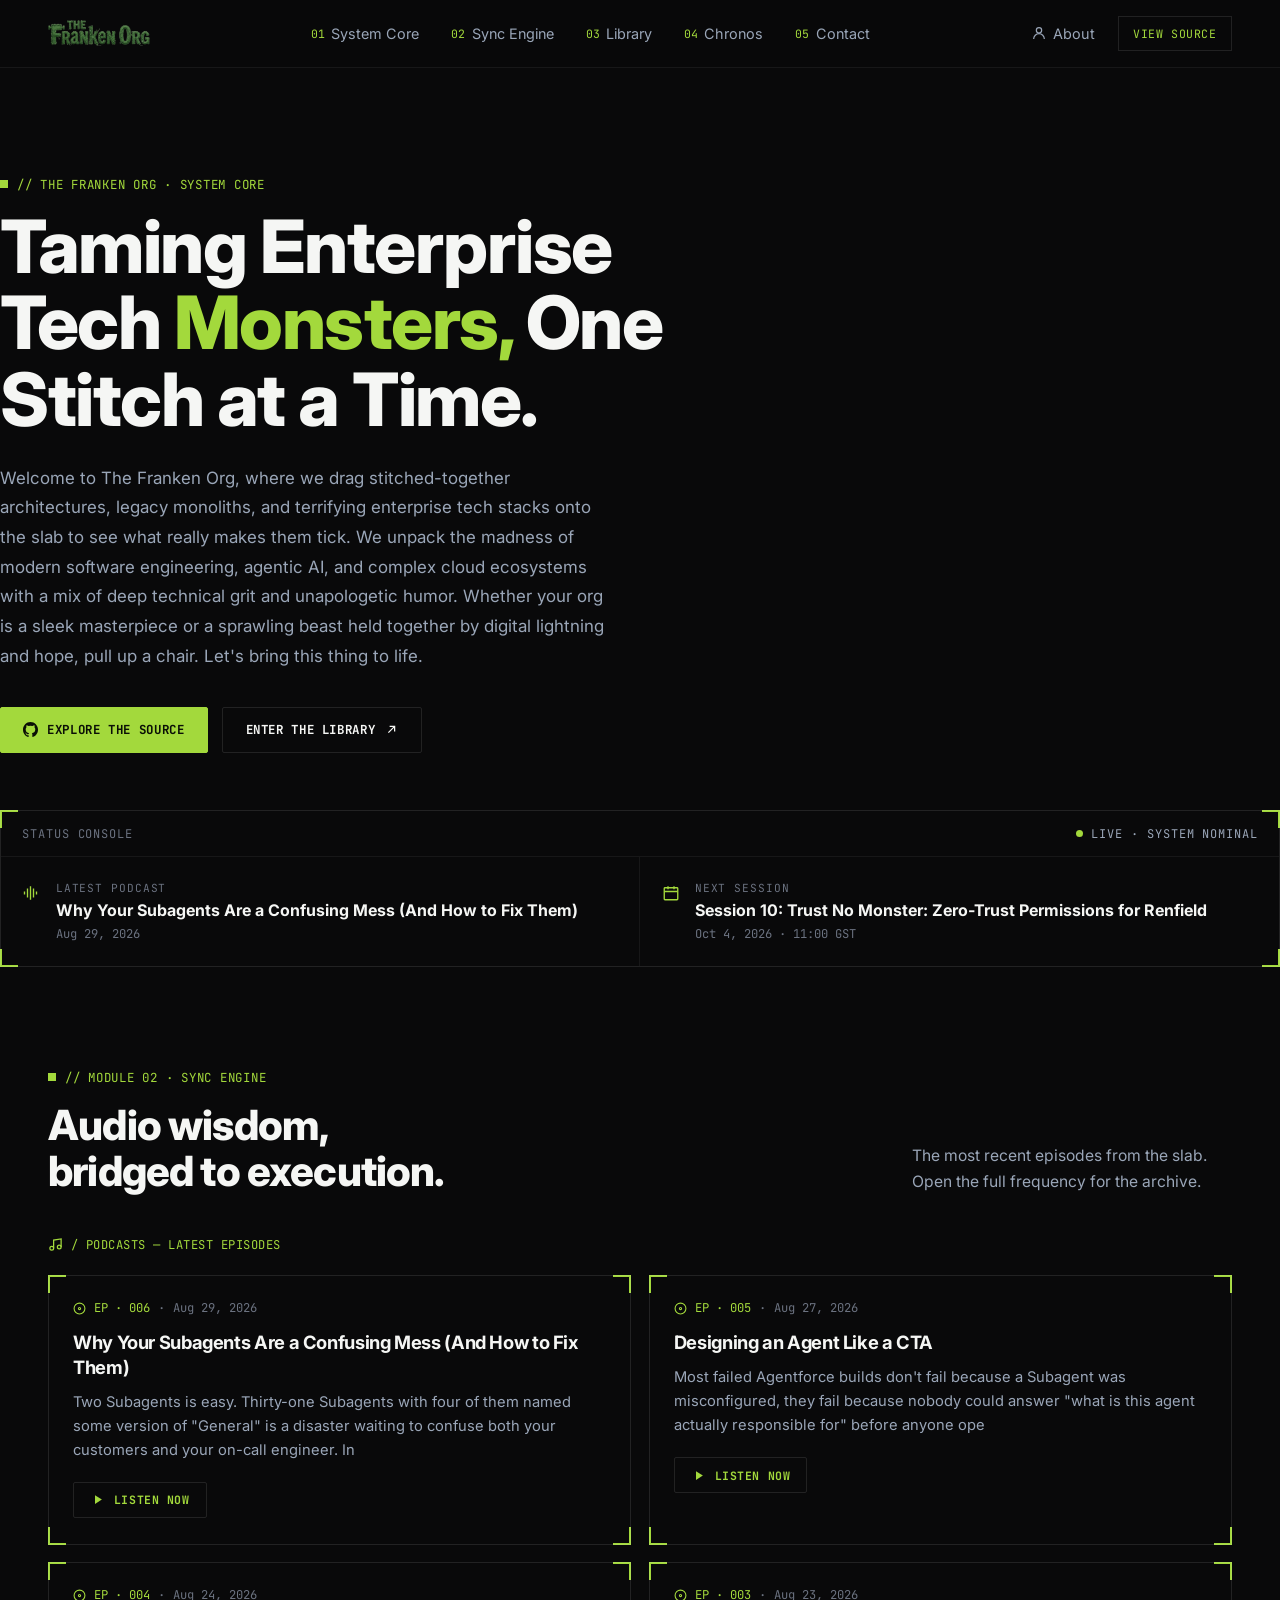
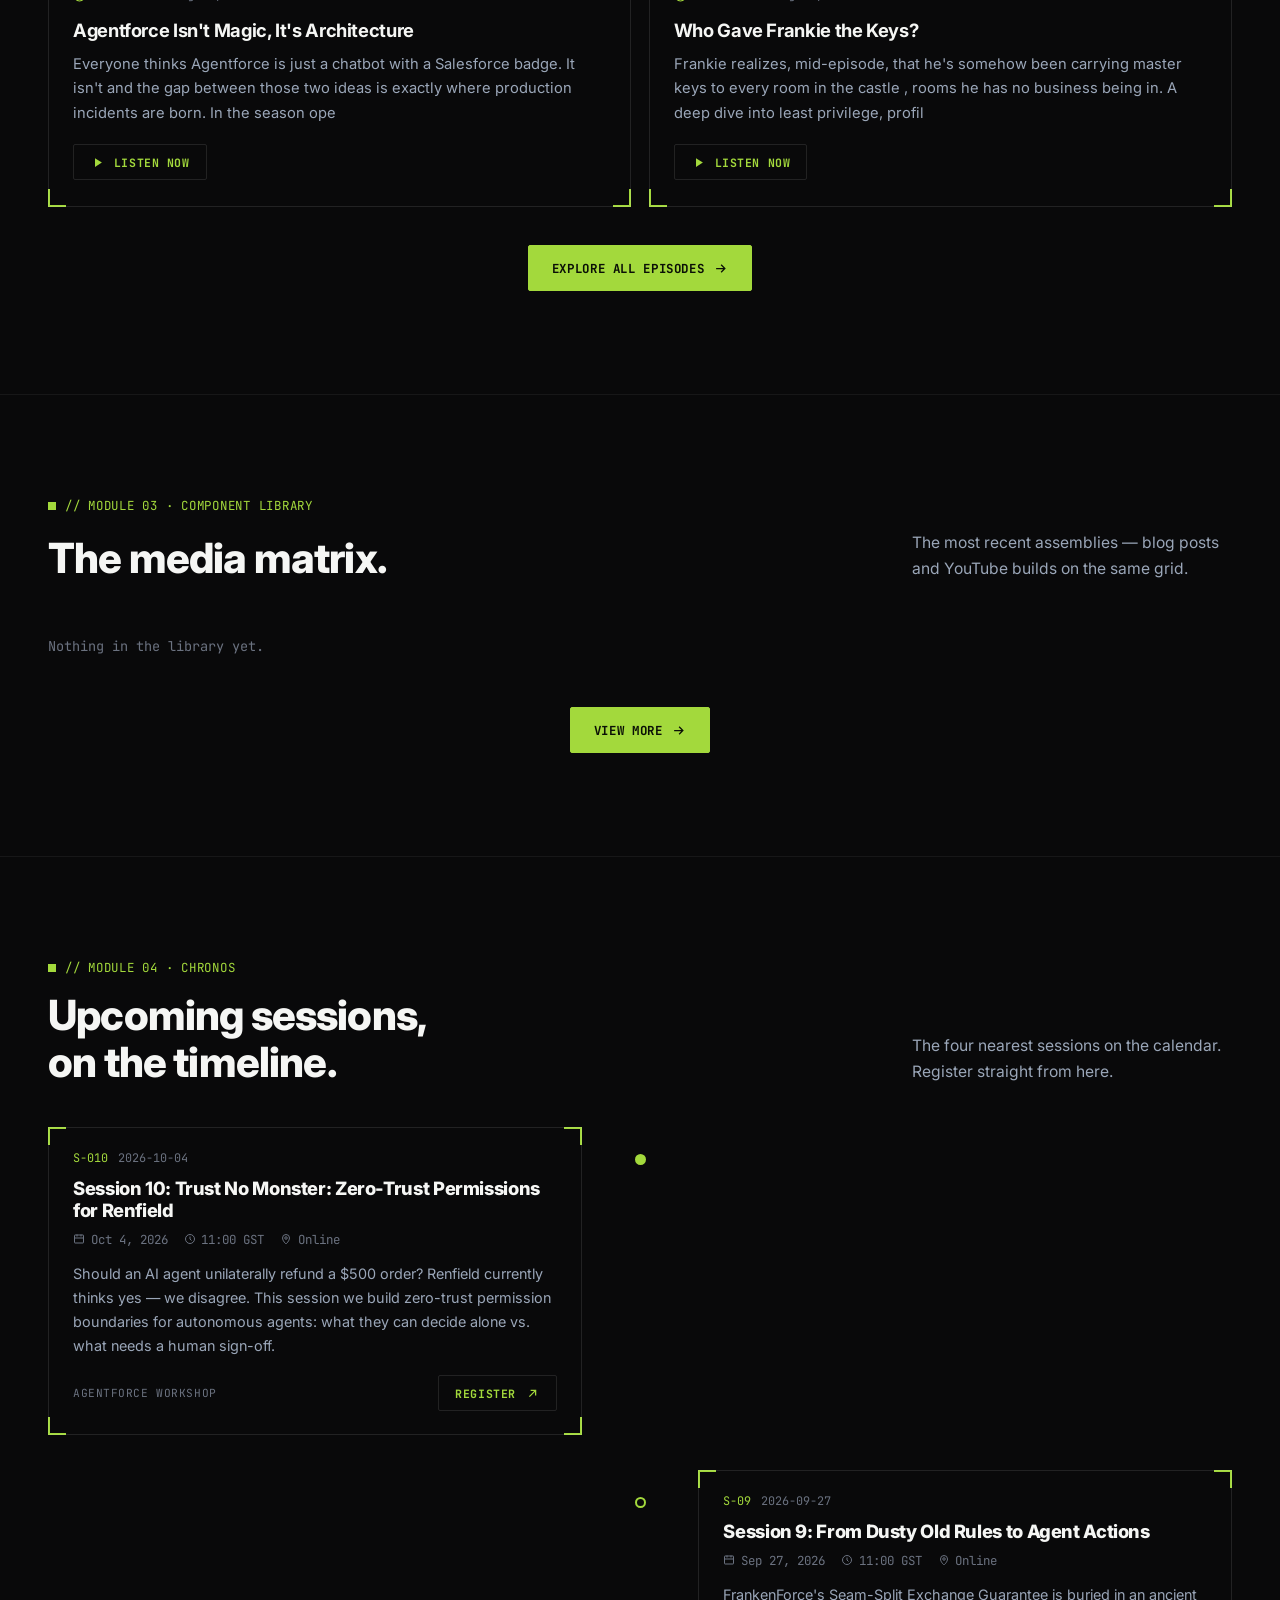
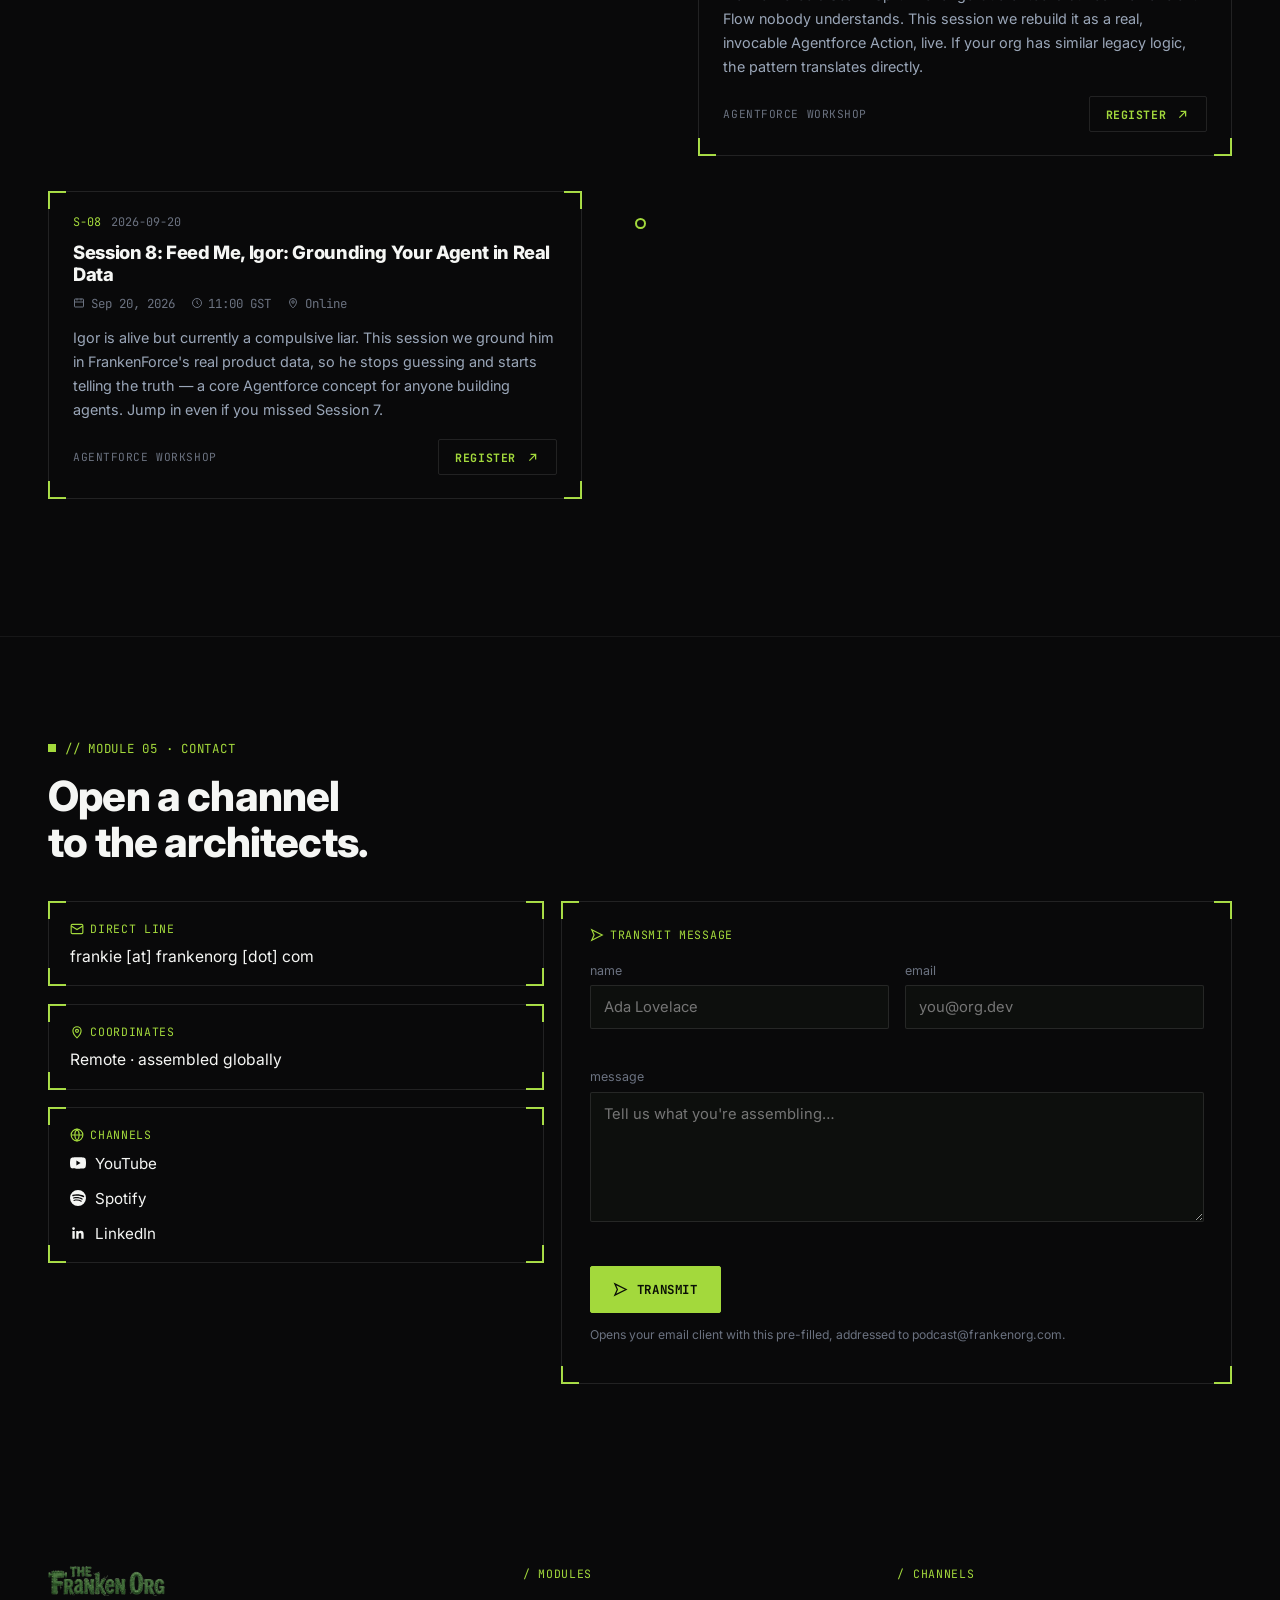
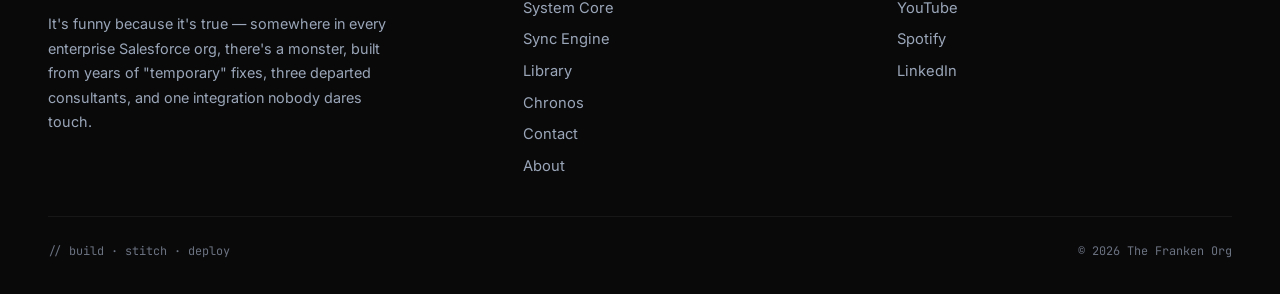
==== commit 91aa8491: "DDS" ====
--- a/index.html
+++ b/index.html
@@ -176,7 +176,7 @@
               <svg width="14" height="14" viewBox="0 0 24 24" fill="none" stroke="currentColor" stroke-width="2"><rect x="2" y="4" width="20" height="16" rx="2"/><path d="m2 7 10 6 10-6"/></svg>
               Direct Line
             </div>
-            <div class="value"><a href="mailto:podcast@frankenorg.com">podcast@frankenorg.com</a></div>
+            <div class="value"><a href="#">frankie [at] frankenorg [dot] com</a></div>
           </div>
           <div class="info-card bracket">
             <div class="label">
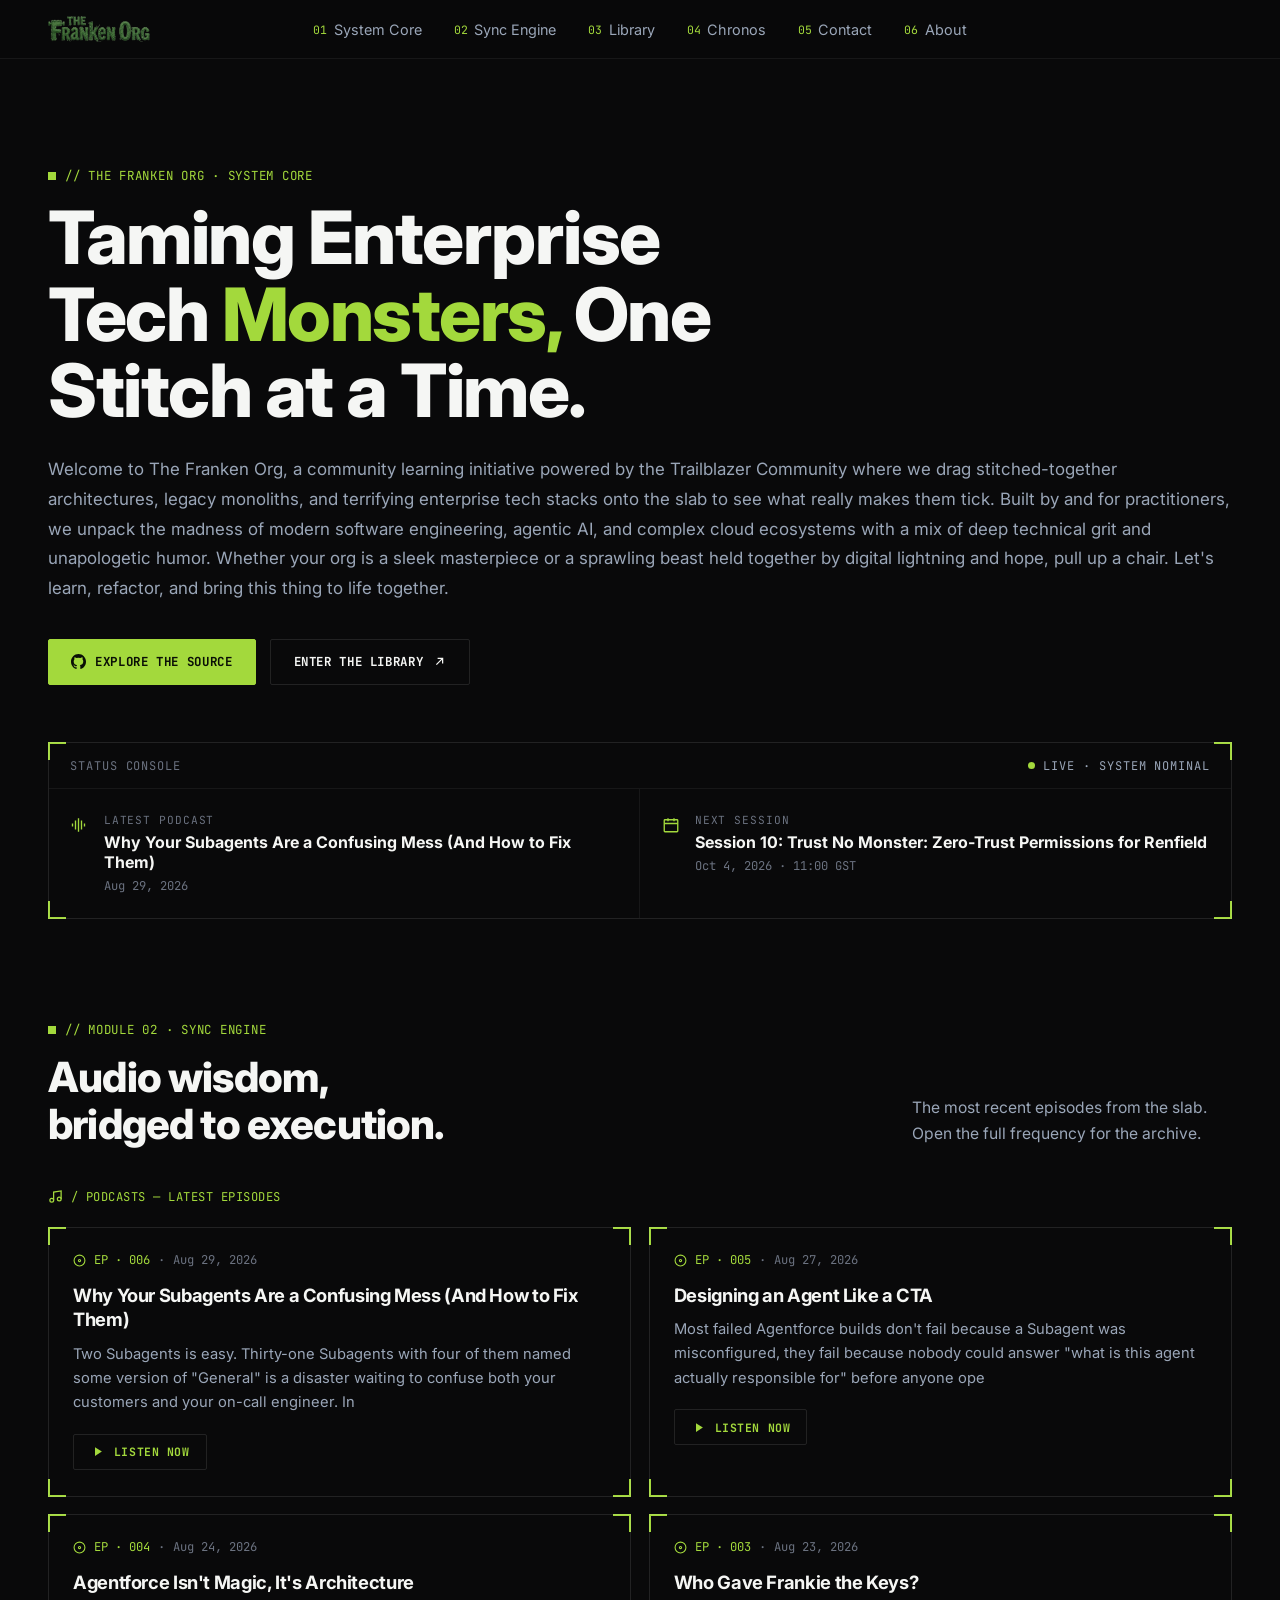
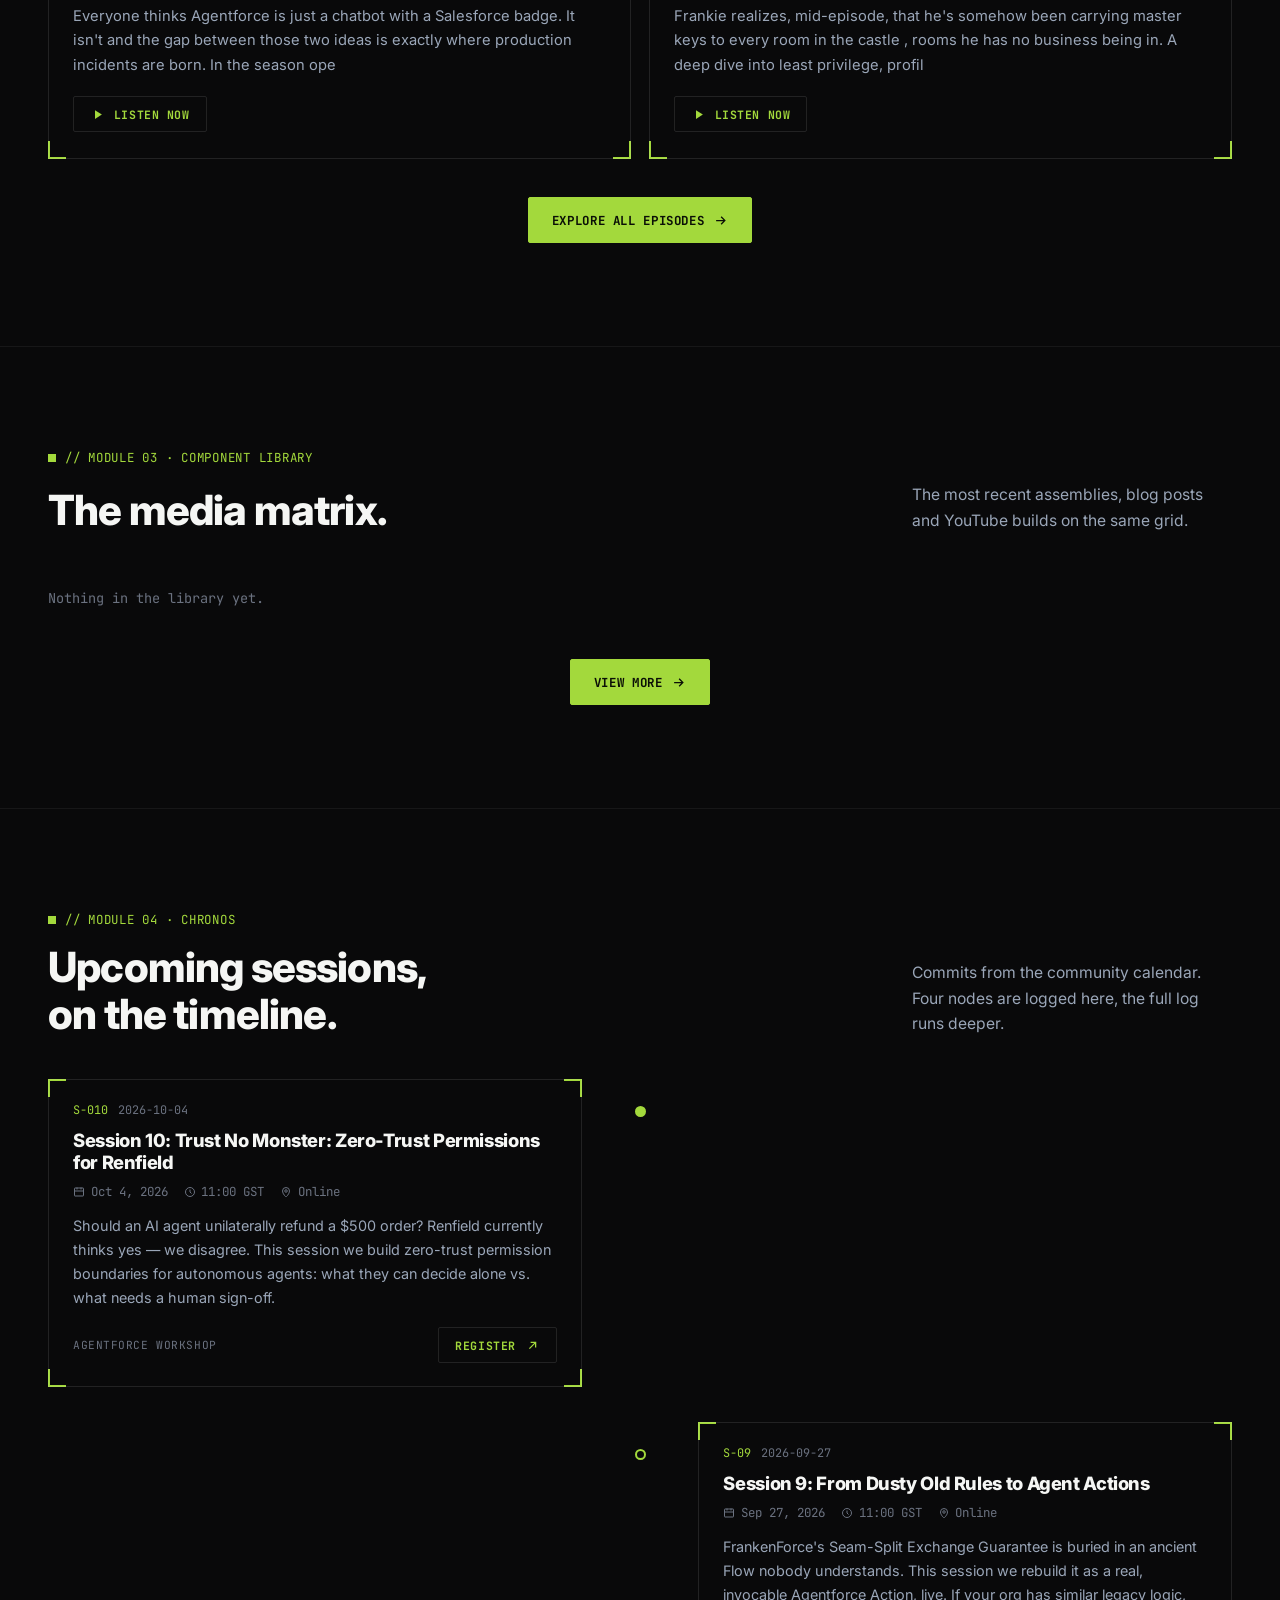
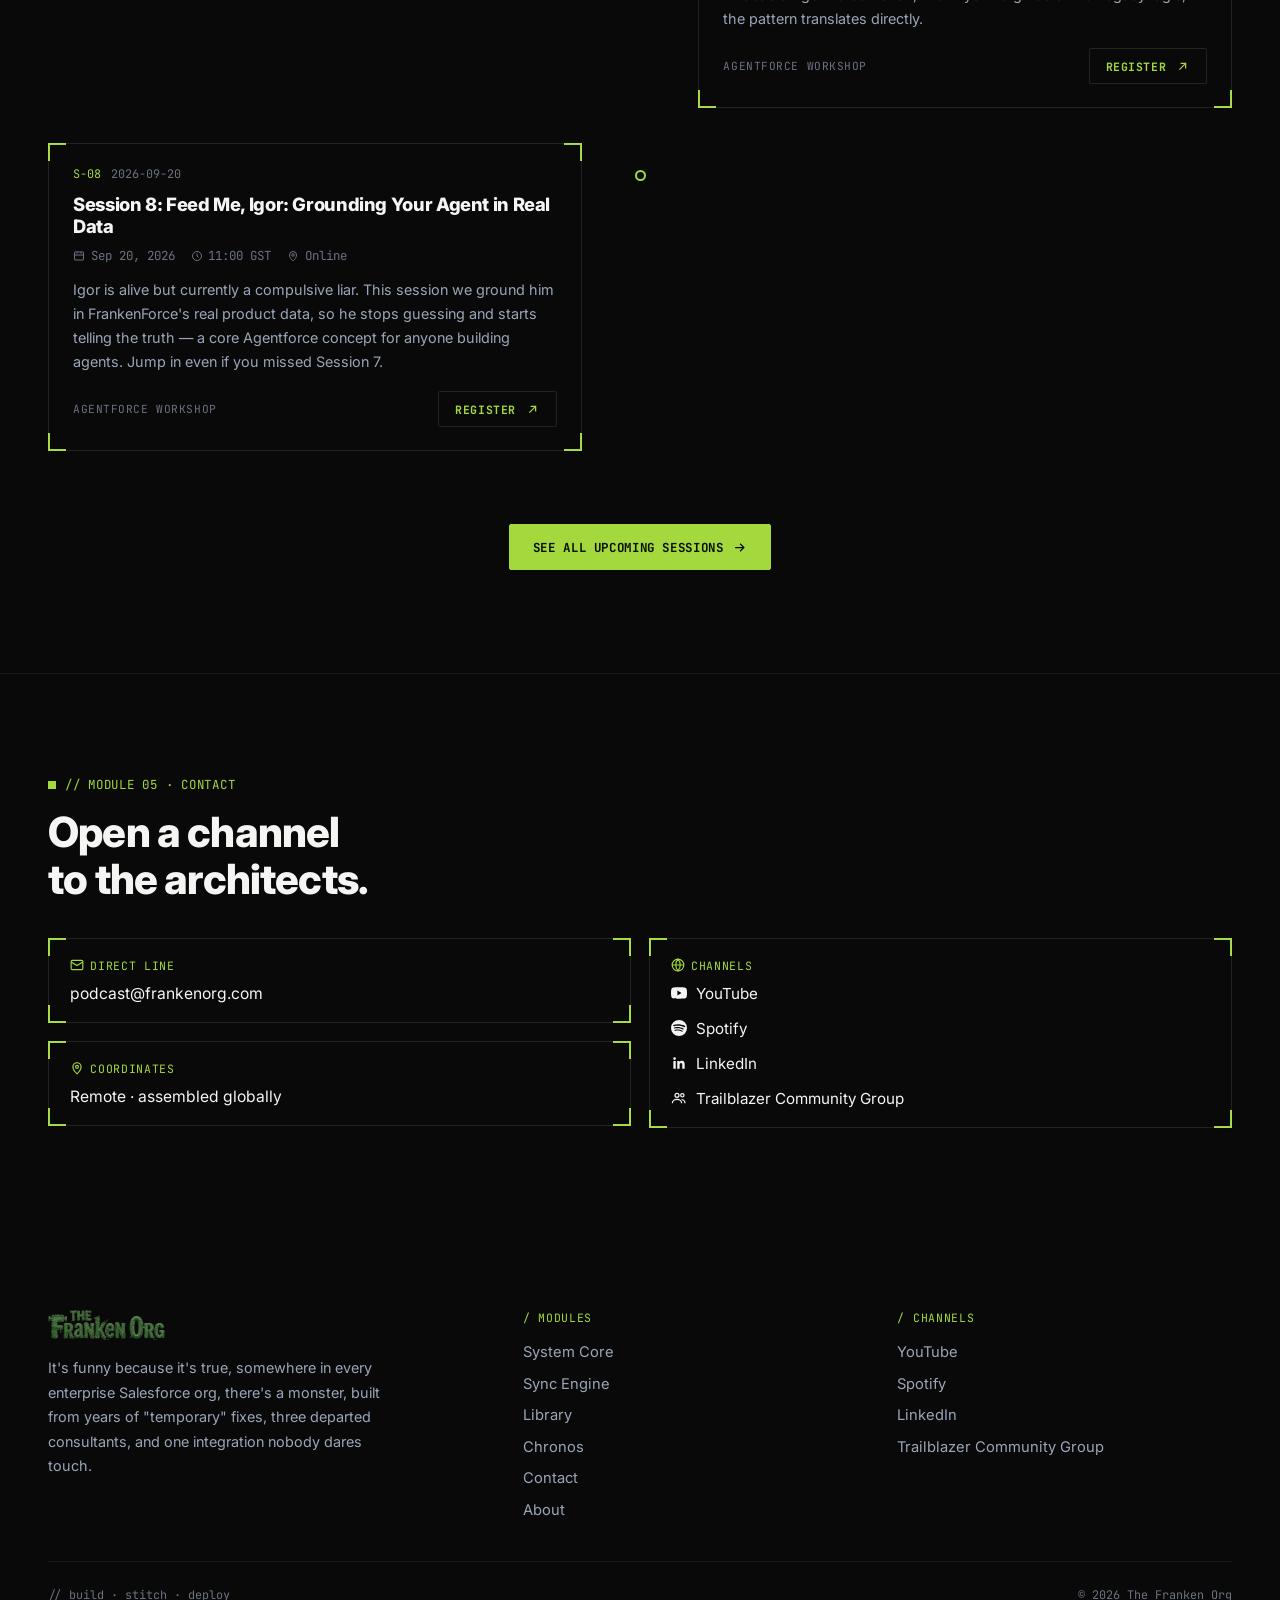
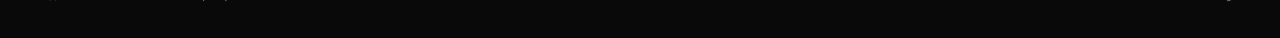
==== commit 0aeeb3e7: "31-08-2026-UP" ====
--- a/index.html
+++ b/index.html
@@ -35,16 +35,9 @@
         <li><a href="#library"><span class="n">03</span> Library</a></li>
         <li><a href="#chronos"><span class="n">04</span> Chronos</a></li>
         <li><a href="#contact"><span class="n">05</span> Contact</a></li>
+        <li><a href="about.html"><span class="n">06</span> About</a></li>
       </ul>
     </nav>
-    <div class="nav-right">
-      <a href="about.html" class="about">
-        <svg width="16" height="16" viewBox="0 0 24 24" fill="none" stroke="currentColor" stroke-width="1.8"><circle cx="12" cy="8" r="4"/><path d="M4 21c0-4.4 3.6-8 8-8s8 3.6 8 8"/></svg>
-        About
-      </a>
-      <!-- TODO: point this at your repo once the site is pushed, e.g. https://github.com/yourorg/frankenorg.com -->
-      <a href="#" class="nav-source">VIEW SOURCE</a>
-    </div>
   </div>
 </header>
 
@@ -55,11 +48,12 @@
     <div class="eyebrow"><span class="dot"></span> // THE FRANKEN ORG · SYSTEM CORE</div>
     <h1>Taming Enterprise Tech <span class="accent">Monsters,</span> One Stitch at a Time.</h1>
     <p class="lede">
-      Welcome to The Franken Org, where we drag stitched-together architectures, legacy monoliths, and terrifying
-      enterprise tech stacks onto the slab to see what really makes them tick. We unpack the madness of modern
-      software engineering, agentic AI, and complex cloud ecosystems with a mix of deep technical grit and
-      unapologetic humor. Whether your org is a sleek masterpiece or a sprawling beast held together by digital
-      lightning and hope, pull up a chair. Let's bring this thing to life.
+      Welcome to The Franken Org, a community learning initiative powered by the Trailblazer Community where we
+      drag stitched-together architectures, legacy monoliths, and terrifying enterprise tech stacks onto the slab
+      to see what really makes them tick. Built by and for practitioners, we unpack the madness of modern software
+      engineering, agentic AI, and complex cloud ecosystems with a mix of deep technical grit and unapologetic
+      humor. Whether your org is a sleek masterpiece or a sprawling beast held together by digital lightning and
+      hope, pull up a chair. Let's learn, refactor, and bring this thing to life together.
     </p>
     <div class="hero-actions">
       <!-- TODO: point this at your repo once the site is pushed -->
@@ -133,7 +127,7 @@
       <div class="eyebrow"><span class="dot"></span> // MODULE 03 · COMPONENT LIBRARY</div>
       <div class="section-head">
         <h2>The media matrix.</h2>
-        <p>The most recent assemblies — blog posts and YouTube builds on the same grid.</p>
+        <p>The most recent assemblies, blog posts and YouTube builds on the same grid.</p>
       </div>
       <div class="library-grid" id="library-grid">
         <p style="color:var(--muted);font-family:var(--font-mono);font-size:.85rem;">Loading library…</p>
@@ -153,10 +147,16 @@
       <div class="eyebrow"><span class="dot"></span> // MODULE 04 · CHRONOS</div>
       <div class="section-head">
         <h2>Upcoming sessions,<br>on the timeline.</h2>
-        <p>The four nearest sessions on the calendar. Register straight from here.</p>
+        <p>Commits from the community calendar. Four nodes are logged here, the full log runs deeper.</p>
       </div>
       <div class="timeline" id="timeline">
         <p style="color:var(--muted);font-family:var(--font-mono);font-size:.85rem;">Loading sessions…</p>
+      </div>
+      <div class="center-cta">
+        <a href="https://trailblazercommunitygroups.com/salesforce-developer-group-dubai-uae/" target="_blank" rel="noopener" class="btn btn-fill">
+          See All Upcoming Sessions
+          <svg viewBox="0 0 24 24" fill="none" stroke="currentColor" stroke-width="2"><path d="M5 12h14M13 6l6 6-6 6"/></svg>
+        </a>
       </div>
     </div>
   </section>
@@ -176,7 +176,7 @@
               <svg width="14" height="14" viewBox="0 0 24 24" fill="none" stroke="currentColor" stroke-width="2"><rect x="2" y="4" width="20" height="16" rx="2"/><path d="m2 7 10 6 10-6"/></svg>
               Direct Line
             </div>
-            <div class="value"><a href="#">frankie [at] frankenorg [dot] com</a></div>
+            <div class="value">podcast@frankenorg.com</div>
           </div>
           <div class="info-card bracket">
             <div class="label">
@@ -185,7 +185,10 @@
             </div>
             <div class="value">Remote · assembled globally</div>
           </div>
-          <div class="info-card bracket">
+        </div>
+
+        <div class="contact-right">
+          <div class="info-card bracket channels-card">
             <div class="label">
               <svg width="14" height="14" viewBox="0 0 24 24" fill="none" stroke="currentColor" stroke-width="2"><circle cx="12" cy="12" r="10"/><path d="M2 12h20M12 2a15 15 0 0 1 0 20 15 15 0 0 1 0-20Z"/></svg>
               Channels
@@ -203,37 +206,13 @@
                 <svg width="16" height="16" viewBox="0 0 24 24" fill="currentColor"><path d="M20.45 20.45h-3.55v-5.57c0-1.33-.02-3.03-1.85-3.03-1.86 0-2.14 1.45-2.14 2.94v5.66H9.36V9h3.41v1.56h.05c.47-.9 1.63-1.85 3.36-1.85 3.6 0 4.27 2.37 4.27 5.45v6.29ZM5.34 7.43a2.06 2.06 0 1 1 0-4.12 2.06 2.06 0 0 1 0 4.12ZM7.12 20.45H3.56V9h3.56v11.45Z"/></svg>
                 LinkedIn
               </a>
+              <a href="https://trailblazercommunitygroups.com/salesforce-developer-group-dubai-uae/" target="_blank" rel="noopener">
+                <svg width="16" height="16" viewBox="0 0 24 24" fill="none" stroke="currentColor" stroke-width="1.8"><circle cx="9" cy="8" r="3"/><path d="M2 20c0-3.3 3.1-6 7-6s7 2.7 7 6"/><circle cx="17" cy="8" r="2.5"/><path d="M16 14.2c2.9.5 5 2.6 5 5.8"/></svg>
+                Trailblazer Community Group
+              </a>
             </div>
           </div>
         </div>
-
-        <form class="form-card bracket" id="contact-form">
-          <div class="label">
-            <svg width="14" height="14" viewBox="0 0 24 24" fill="none" stroke="currentColor" stroke-width="2"><path d="m3 3 18 9-18 9 4-9-4-9Z"/></svg>
-            Transmit Message
-          </div>
-          <div class="form-row">
-            <div class="field">
-              <label for="cf-name">name</label>
-              <input type="text" id="cf-name" name="name" placeholder="Ada Lovelace" required>
-            </div>
-            <div class="field">
-              <label for="cf-email">email</label>
-              <input type="email" id="cf-email" name="email" placeholder="you@org.dev" required>
-            </div>
-          </div>
-          <div class="field">
-            <label for="cf-message">message</label>
-            <textarea id="cf-message" name="message" placeholder="Tell us what you're assembling…" required></textarea>
-          </div>
-          <button type="submit" class="btn btn-fill" style="margin-top:1.4rem;">
-            <svg viewBox="0 0 24 24" fill="none" stroke="currentColor" stroke-width="2"><path d="m3 3 18 9-18 9 4-9-4-9Z"/></svg>
-            Transmit
-          </button>
-          <p style="font-size:.76rem;color:var(--muted);margin-top:.9rem;">
-            Opens your email client with this pre-filled, addressed to podcast@frankenorg.com.
-          </p>
-        </form>
       </div>
     </div>
   </section>
@@ -248,7 +227,7 @@
           <img src="assets/frankenorg-logo.png" alt="The Franken Org">
         </div>
         <p class="tag">
-          It's funny because it's true — somewhere in every enterprise Salesforce org, there's a monster, built from
+          It's funny because it's true, somewhere in every enterprise Salesforce org, there's a monster, built from
           years of "temporary" fixes, three departed consultants, and one integration nobody dares touch.
         </p>
       </div>
@@ -269,6 +248,7 @@
           <li><a href="https://www.youtube.com/playlist?list=PLMADD-VEXGwY" target="_blank" rel="noopener">YouTube</a></li>
           <li><a href="https://open.spotify.com/show/033VIwiH526O5xfmqSE515?si=af486339a3ea4901" target="_blank" rel="noopener">Spotify</a></li>
           <li><a href="https://www.linkedin.com/company/frankenorg" target="_blank" rel="noopener">LinkedIn</a></li>
+          <li><a href="https://trailblazercommunitygroups.com/salesforce-developer-group-dubai-uae/" target="_blank" rel="noopener">Trailblazer Community Group</a></li>
         </ul>
       </div>
     </div>
@@ -493,22 +473,6 @@
 loadEpisodes();
 loadLibrary();
 loadChronos();
-
-/* ============================================================
-   CONTACT FORM — static hosting has no backend, so this opens
-   the visitor's email client with the message pre-filled.
-   Swap this for a Formspree/Netlify-forms endpoint if you want
-   messages to land directly in an inbox without the client step.
-   ============================================================ */
-document.getElementById('contact-form').addEventListener('submit', function(e){
-  e.preventDefault();
-  const name = document.getElementById('cf-name').value.trim();
-  const email = document.getElementById('cf-email').value.trim();
-  const message = document.getElementById('cf-message').value.trim();
-  const subject = encodeURIComponent('New message from ' + name + ' via frankenorg.com');
-  const body = encodeURIComponent(message + '\n\n— ' + name + ' (' + email + ')');
-  window.location.href = 'mailto:podcast@frankenorg.com?subject=' + subject + '&body=' + body;
-});
 </script>
 </body>
 </html>
--- a/assets/site.css
+++ b/assets/site.css
@@ -153,13 +153,14 @@
     border-bottom:1px solid var(--border-soft);
   }
   .nav-inner{
-    display:flex;
-    align-items:center;
-    justify-content:space-between;
+    display:grid;
+    grid-template-columns:1fr auto 1fr;
+    align-items:center;
     padding:1rem clamp(20px, 4vw, 48px);
     gap:1.5rem;
   }
   .brand{
+    justify-self:start;
     display:flex;
     align-items:center;
     gap:.7rem;
@@ -167,6 +168,7 @@
     font-size:1.02rem;
   }
   .brand img{height:26px;width:auto;}
+  header.nav > .nav-inner > nav{justify-self:start;}
   .nav-links{
     display:flex;
     align-items:center;
@@ -189,29 +191,13 @@
     color:var(--lime);
     font-size:.72rem;
   }
-  .nav-right{display:flex;align-items:center;gap:1.4rem;}
-  .nav-right .about{
-    display:flex;align-items:center;gap:.4rem;
-    font-size:.9rem;color:var(--body);
-  }
-  .nav-right .about:hover{color:var(--white);}
-  .nav-source{
-    font-family:var(--font-mono);
-    font-size:.72rem;
-    letter-spacing:.05em;
-    padding:.55rem .9rem;
-    border:1px solid var(--border);
-    color:var(--lime);
-  }
-  .nav-source:hover{border-color:var(--lime);}
   .nav-toggle{display:none;}
   @media(max-width:920px){
     .nav-links{display:none;}
-    .nav-right .about{display:none;}
   }
 
   /* ================= HERO ================= */
-  .hero{padding:clamp(64px,10vw,108px) 0 0;}
+  .hero{padding-top:clamp(64px,10vw,108px);}
   .hero h1{
     font-size:clamp(2.4rem, 6.4vw, 4.6rem);
     line-height:1.04;
@@ -220,7 +206,7 @@
   .hero h1 .accent{color:var(--lime);}
   .hero p.lede{
     margin-top:1.6rem;
-    max-width:56ch;
+    max-width:100%;
     color:var(--body);
     font-size:1.06rem;
     line-height:1.75;
@@ -496,12 +482,14 @@
   /* ================= CONTACT ================= */
   .contact-grid{
     display:grid;
-    grid-template-columns:.85fr 1.15fr;
+    grid-template-columns:1fr 1fr;
     gap:1.1rem;
-    align-items:start;
+    align-items:stretch;
   }
   @media(max-width:840px){ .contact-grid{grid-template-columns:1fr;} }
   .contact-left{display:flex;flex-direction:column;gap:1.1rem;}
+  .contact-right{display:flex;flex-direction:column;}
+  .channels-card{flex:1;}
   .info-card{padding:1.2rem 1.3rem;}
   .info-card .label{
     font-family:var(--font-mono);
